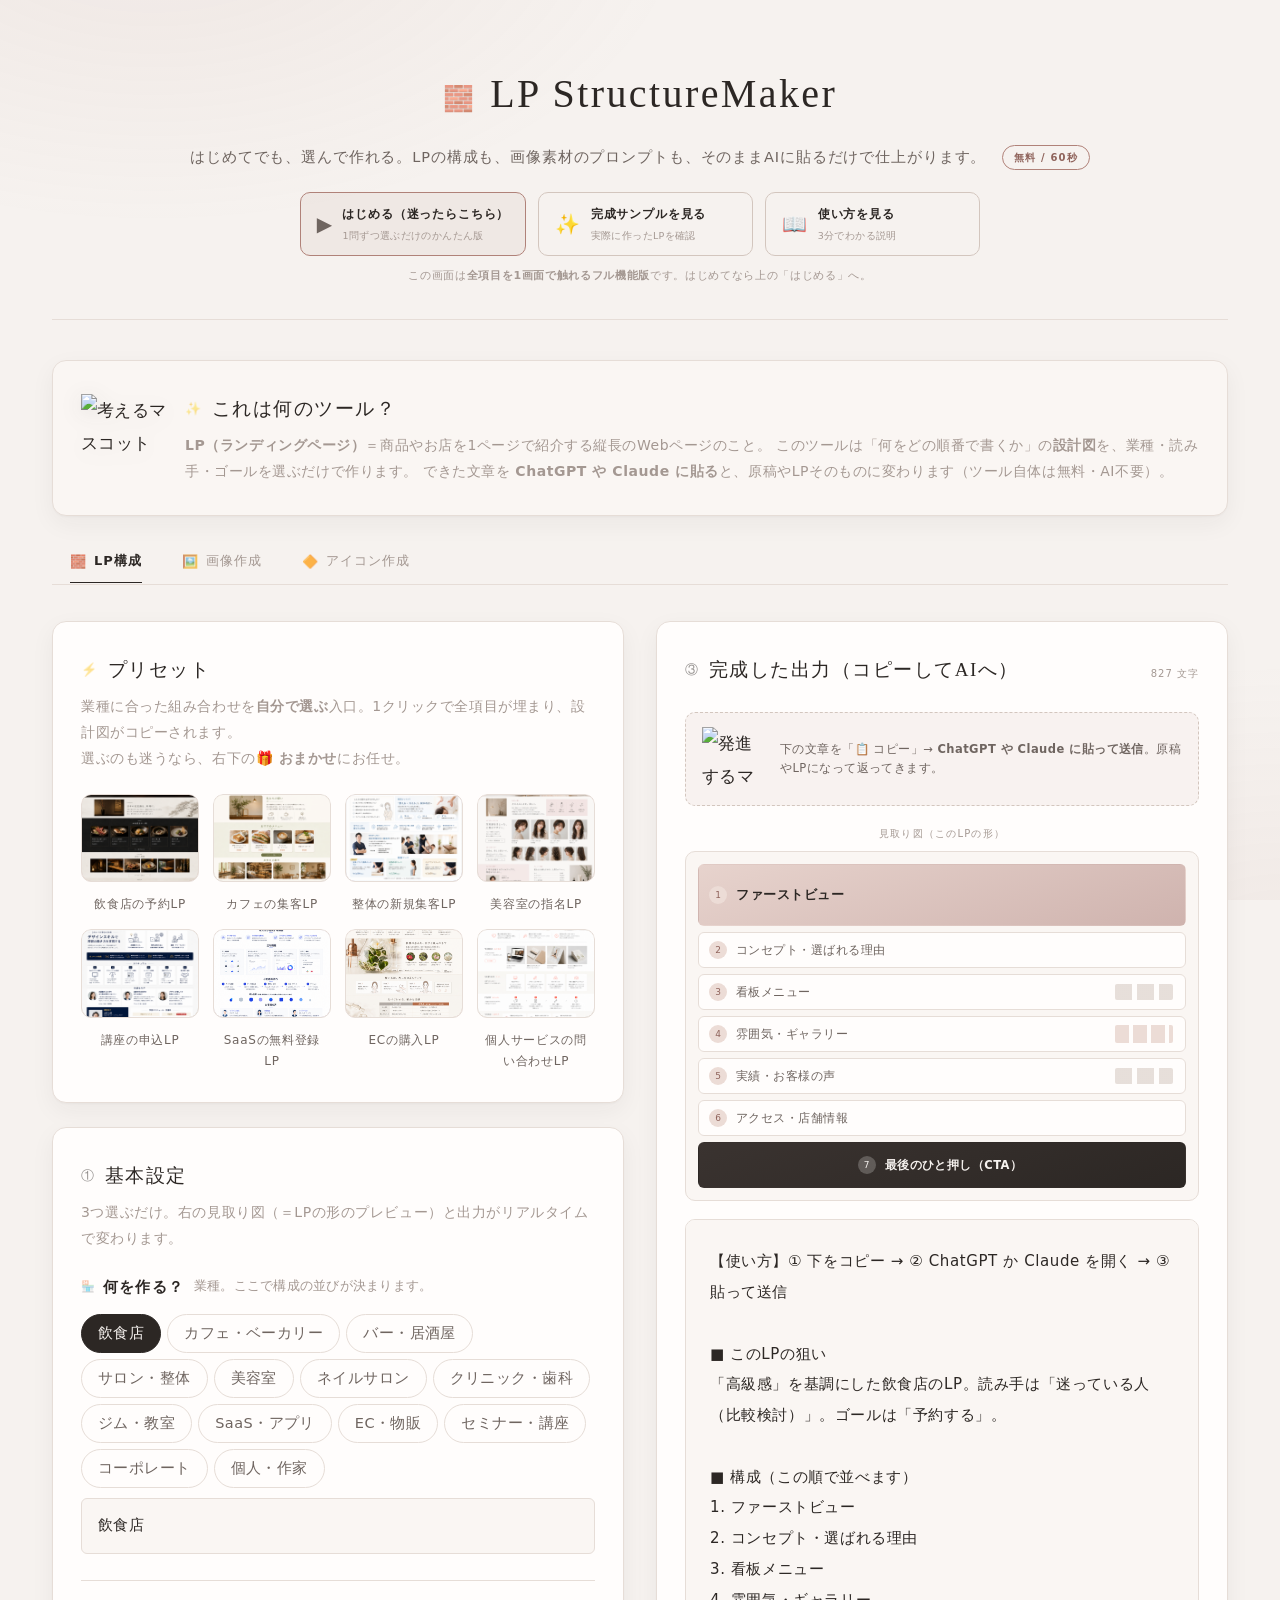
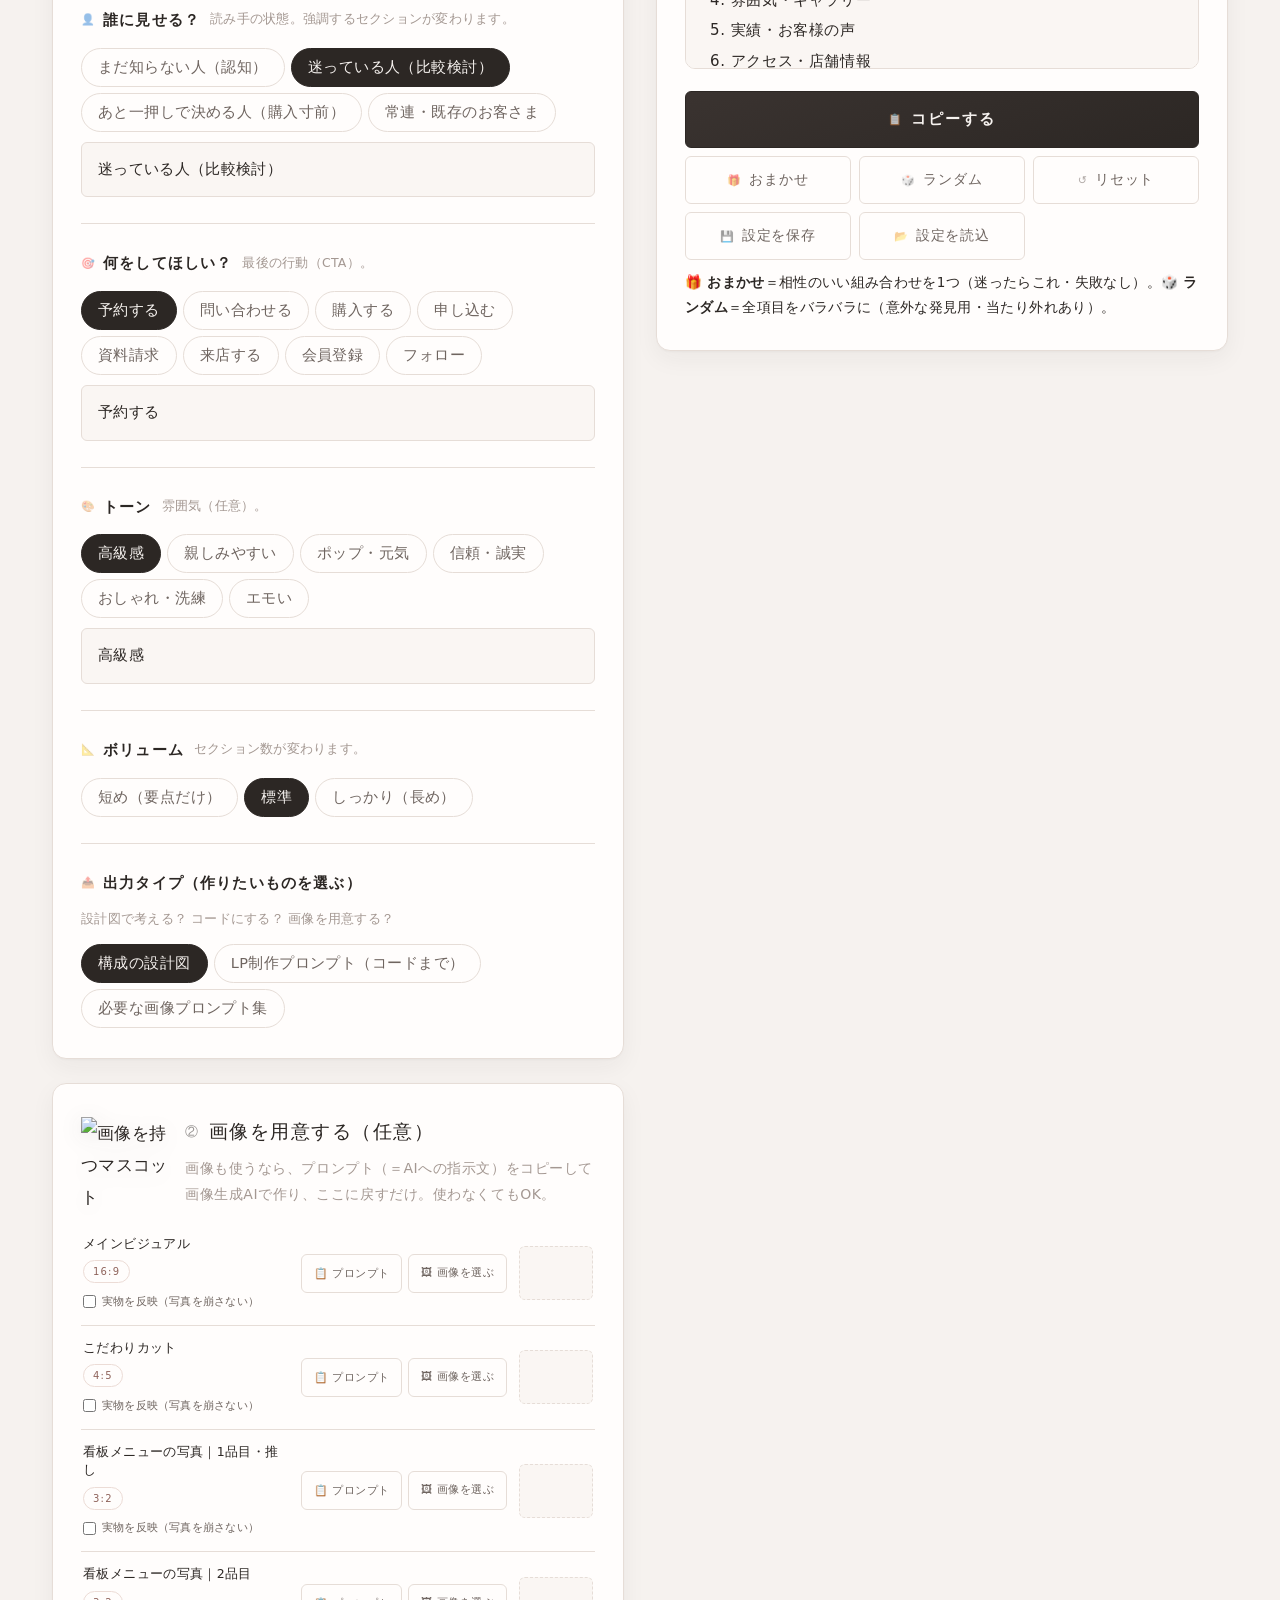
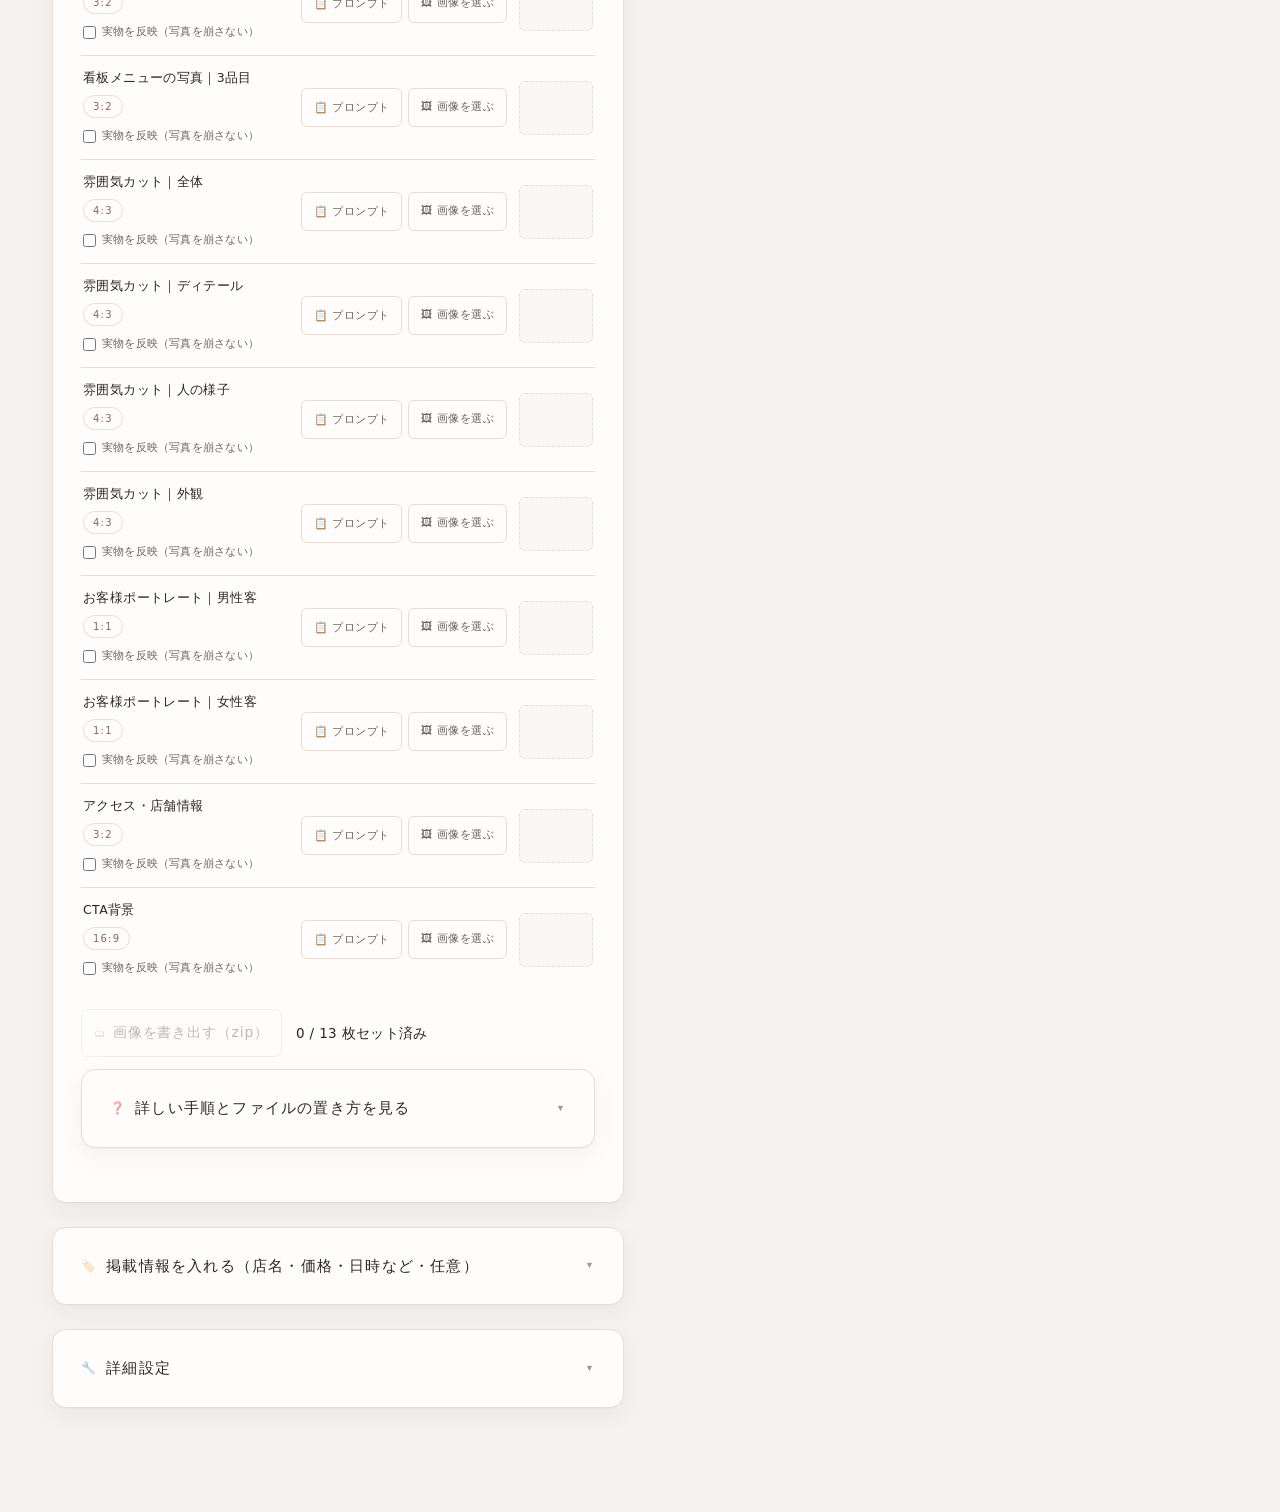
==== index.html @ d4f74fd4 "初心者向け: 『画像を用意する』を軽量化 — スロットとzipボタンは既定表示のまま、長い手順文とフォルダ説明を折りたたみに収納（任意なのに一番重い問題を解消）。v2の画像手順の用語も統一" ====
<!DOCTYPE html>
<html lang="ja">
  <head>
    <meta charset="UTF-8" />
    <meta name="viewport" content="width=device-width, initial-scale=1.0" />
    <title>LP StructureMaker ― はじめてでも、選んで作れる。</title>
    <meta name="description" content="はじめてでも、選んで作れる。業種・読み手・ゴールでLPの構成が、画像作成タブでは素材のプロンプトまで揃う。そのままAIに貼れば原稿もサイトも作れます。" />

    <link
      rel="icon"
      href="data:image/svg+xml,<svg xmlns='http://www.w3.org/2000/svg' viewBox='0 0 100 100'><text y='.9em' font-size='90'>🧱</text></svg>"
    />

    <link rel="stylesheet" href="css/style.css" />
  </head>

  <body>
    <div class="shell">
      <!-- ヘッダー -->
      <header class="header">
        <h1 class="header__title">
          <span class="header__logo">🧱</span>
          <span>LP StructureMaker</span>
        </h1>
        <p class="header__sub">
          はじめてでも、選んで作れる。LPの構成も、画像素材のプロンプトも、そのままAIに貼るだけで仕上がります。
          <span class="header__badge">無料 / 60秒</span>
        </p>
        <div class="header__links" aria-label="案内メニュー">
          <a class="header__action header__action--primary" href="v2/index.html">
            <span class="header__action-icon">▶</span>
            <span><b>はじめる（迷ったらこちら）</b><small>1問ずつ選ぶだけのかんたん版</small></span>
          </a>
          <a class="header__action" href="samples/index.html">
            <span class="header__action-icon">✨</span>
            <span><b>完成サンプルを見る</b><small>実際に作ったLPを確認</small></span>
          </a>
          <a class="header__action" href="tutorial.html" target="_blank" rel="noopener">
            <span class="header__action-icon">📖</span>
            <span><b>使い方を見る</b><small>3分でわかる説明</small></span>
          </a>
        </div>
        <p class="header__note">
          この画面は<b>全項目を1画面で触れるフル機能版</b>です。はじめてなら上の「はじめる」へ。
        </p>
      </header>

      <!-- これは何？：直接来た人向けの常設イントロ（マスコットが案内） -->
      <div class="card card--intro">
        <div class="mascot-note">
          <img class="mascot-note__img" src="assets/mascot/mascot-think.webp" alt="考えるマスコット" />
          <div class="mascot-note__body">
            <h2 class="card__title"><span>✨</span><span>これは何のツール？</span></h2>
            <p class="card__desc">
              <b>LP（ランディングページ）</b>＝商品やお店を1ページで紹介する縦長のWebページのこと。
              このツールは「何をどの順番で書くか」の<b>設計図</b>を、業種・読み手・ゴールを選ぶだけで作ります。
              できた文章を <b>ChatGPT や Claude に貼る</b>と、原稿やLPそのものに変わります（ツール自体は無料・AI不要）。
            </p>
          </div>
        </div>
      </div>

      <!-- タブ（PromptMaker シリーズ。app.js が自動生成） -->
      <nav class="tabs" id="tabs" aria-label="PromptMaker シリーズ"></nav>

      <!-- 本体：左「設定」／右「見取り図＋設計図」 -->
      <main class="layout">
        <!-- 左：設定 -->
        <section class="column column--form" id="form">
          <!-- プリセット -->
          <div class="card">
            <h2 class="card__title"><span>⚡</span><span>プリセット</span></h2>
            <p class="card__desc">
              業種に合った組み合わせを<b>自分で選ぶ</b>入口。1クリックで全項目が埋まり、設計図がコピーされます。<br>
              選ぶのも迷うなら、右下の<b>🎁 おまかせ</b>にお任せ。
            </p>
            <div class="presets" id="presets"></div>
          </div>

          <!-- 保存済みプリセット（0件のとき hidden） -->
          <div class="card" id="userPresetSection" hidden>
            <h2 class="card__title"><span>⭐</span><span>保存した設定</span></h2>
            <p class="card__desc">このブラウザに保存されています。</p>
            <div class="presets" id="userPresets"></div>
          </div>

          <!-- ステップ①：基本設定 -->
          <div class="card">
            <h2 class="card__title"><span>①</span><span>基本設定</span></h2>
            <p class="card__desc">3つ選ぶだけ。右の見取り図（＝LPの形のプレビュー）と出力がリアルタイムで変わります。</p>
            <div id="basicFields"></div>
          </div>

          <!-- ステップ②：画像を用意する（template が imageSlots を持つときだけ表示） -->
          <div class="card" id="imageCard" hidden>
            <div class="mascot-note" style="margin-bottom:14px">
              <img class="mascot-note__img" src="assets/mascot/mascot-image.webp" alt="画像を持つマスコット" />
              <div class="mascot-note__body">
                <h2 class="card__title"><span>②</span><span>画像を用意する（任意）</span></h2>
                <p class="card__desc" style="margin-bottom:0">画像も使うなら、プロンプト（＝AIへの指示文）をコピーして画像生成AIで作り、ここに戻すだけ。使わなくてもOK。</p>
              </div>
            </div>
            <div id="imageSlots"></div>
            <div class="imgcard-foot">
              <button class="btn" id="imageZip" type="button"><span>🗂</span><span>画像を書き出す（zip）</span></button>
              <span class="note" id="imageCount"></span>
            </div>
            <details class="advanced" style="margin-top:12px">
              <summary class="advanced__summary">
                <span>❓</span>
                <span>詳しい手順とファイルの置き方を見る</span>
                <span class="advanced__arrow">▼</span>
              </summary>
              <div class="advanced__body">
                <p class="card__desc">
                  <b>①</b>各スロットの「📋 プロンプト」をコピー →
                  <b>②</b>画像生成AI（Image 2.0 / Midjourney など）で作成 →
                  <b>③</b>できた画像を「🖼 画像を選ぶ」でここにセット（自動的に<b>軽い画像（WebP）</b>に変換されます。アニメーションGIFはそのまま）→
                  <b>④</b>上の「画像を書き出す」で、まとめて<b>1つのファイル（ZIP）</b>に。
                  LP作成のときは、③のコード指示書にファイル名が自動で組み込まれます。
                </p>
                <p class="note">
                  書き出した zip を展開すると <b>images</b> フォルダができます。LP作成の場合は、AIが作った index.html と
                  同じ場所にそのフォルダを置けば完成。画像作成など他のツールの場合は、そのまま素材フォルダとして使ってください。
                  フォルダやGitHubリポジトリを事前に用意しておく方法は
                  <a href="v2/index.html">新しいステップ版の最初の画面</a>を参照。
                </p>
              </div>
            </details>
          </div>

          <!-- 掲載情報（折りたたみ） -->
          <details class="advanced">
            <summary class="advanced__summary">
              <span>🏷️</span>
              <span>掲載情報を入れる（店名・価格・日時など・任意）</span>
              <span class="advanced__arrow">▼</span>
            </summary>
            <div class="advanced__body" id="infoFields"></div>
          </details>

          <!-- 詳細設定（折りたたみ） -->
          <details class="advanced">
            <summary class="advanced__summary">
              <span>🔧</span>
              <span>詳細設定</span>
              <span class="advanced__arrow">▼</span>
            </summary>
            <div class="advanced__body" id="advancedFields"></div>
          </details>
        </section>

        <!-- 右：見取り図＋設計図 -->
        <section class="column column--output">
          <div class="card">
            <div class="output-head">
              <h2 class="card__title"><span>③</span><span>完成した出力（コピーしてAIへ）</span></h2>
              <span class="output-count" id="charCount">0 文字</span>
            </div>

            <!-- 貼る先の案内（マスコット） -->
            <div class="mascot-hint">
              <img class="mascot-hint__img" src="assets/mascot/mascot-launch.webp" alt="発進するマスコット" />
              <p class="mascot-hint__text">
                下の文章を「📋 コピー」→ <b>ChatGPT や Claude に貼って送信</b>。原稿やLPになって返ってきます。
              </p>
            </div>

            <!-- 仕上がり例（プリセット適用中＆画像があるときだけ表示） -->
            <figure class="sample" id="sample" hidden>
              <img class="sample__img" id="sampleImage" alt="" />
              <figcaption class="sample__caption" id="sampleCaption"></figcaption>
            </figure>

            <!-- 見取り図（積み木ワイヤーフレーム。CSSだけ・画像不要）
                 wireframe() を持たないテンプレート（画像作成など）では app.js が自動で隠す -->
            <div class="wf-wrap" id="wfWrap">
              <div class="wf-wrap__label">見取り図（このLPの形）</div>
              <div class="wf" id="wireframe"></div>
            </div>

            <!-- そのまま ChatGPT / Claude に貼れる本文 -->
            <pre class="output" id="output"></pre>

            <div class="actions">
              <button class="btn btn--primary" id="btnCopy" type="button">
                <span>📋</span><span>コピーする</span>
              </button>
              <button class="btn btn--accent" id="btnOmakase" type="button" title="相性のいいプリセットを1つ自動で選びます。必ずまとまった組み合わせになり、失敗しません。">
                <span>🎁</span><span>おまかせ</span>
              </button>
              <button class="btn btn--accent" id="btnRandom" type="button" title="各項目をバラバラにシャッフルします。意外な組み合わせが出ますが当たり外れがあります（発想を広げたいとき用）。">
                <span>🎲</span><span>ランダム</span>
              </button>
              <button class="btn" id="btnReset" type="button">
                <span>↺</span><span>リセット</span>
              </button>
              <button class="btn" id="btnSave" type="button">
                <span>💾</span><span>設定を保存</span>
              </button>
              <button class="btn" id="btnLoad" type="button">
                <span>📂</span><span>設定を読込</span>
              </button>
            </div>
            <p class="note" style="margin-top:10px">
              <b>🎁 おまかせ</b>＝相性のいい組み合わせを1つ（迷ったらこれ・失敗なし）。<b>🎲 ランダム</b>＝全項目をバラバラに（意外な発見用・当たり外れあり）。
            </p>
          </div>
        </section>
      </main>
    </div>

    <!-- プリセット詳細モーダル -->
    <div class="modal" id="detail" role="dialog" aria-modal="true" aria-labelledby="detailTitle" hidden>
      <div class="modal__panel">
        <button class="modal__close" id="detailClose" type="button" aria-label="閉じる">✕</button>
        <figure class="modal__media">
          <img class="modal__img" id="detailImage" alt="" />
          <figcaption class="modal__caption">仕上がり例</figcaption>
        </figure>
        <div class="modal__body">
          <h3 class="modal__title" id="detailTitle"></h3>
          <p class="modal__desc" id="detailDesc"></p>
          <div class="modal__block" id="detailUsesBlock">
            <h4 class="modal__h4">こんなときに</h4>
            <ul class="modal__uses" id="detailUses"></ul>
          </div>
          <div class="modal__block">
            <h4 class="modal__h4">埋まる主な設定</h4>
            <dl class="modal__specs" id="detailSpecs"></dl>
          </div>
          <div class="modal__actions">
            <button class="btn btn--primary" id="detailApplyCopy" type="button">
              <span>📋</span><span>この設定でコピー</span>
            </button>
            <button class="btn" id="detailApply" type="button">
              <span>✎</span><span>適用だけ（編集する）</span>
            </button>
          </div>
        </div>
      </div>
    </div>

    <div class="toast" id="toast" role="status" aria-live="polite"></div>

    <!-- スクリプト（file:// で直接開けるよう module は使わない） -->
    <script src="js/core.js"></script>
    <script src="js/template.lp.js"></script>
    <script src="js/template.visual.js"></script>
    <script src="js/template.icon.js"></script>
    <script src="js/imageWorkflow.js"></script>
    <script src="js/app.js"></script>
  </body>
</html>
---- css/style.css ----
/* =========================================================================
 * style.css
 * Poster PromptMaker
 * -------------------------------------------------------------------------
 * デザインの方針
 *   「AIツール」ではなく「雑誌の誌面」に見せる。
 *
 *   - 明るい暖色のアイボリー地。発光やネオンは使わない。
 *   - 色数は 2 つだけ（チャコール＝主役 / ローズトープ＝差し色）。
 *     グラデーションは面ではなく“ごく薄い層”としてしか使わない。
 *   - 見出しは明朝体。余白を広く、罫線は 1px のヘアラインで。
 *   - 影は「浮かせる」ためではなく「紙を置いた」ことを示す程度に留める。
 *
 * 実装の方針
 *   - 色・角丸・影・アニメ速度はすべて :root に集約。ここだけで着せ替えできる。
 *   - フォントは OS 標準のみ。file:// でも欠けないようにする。
 *   - BEM ゆるめの命名（block__element / block--modifier / is-state）。
 * ========================================================================= */

/* =========================================================================
 * 1. デザイントークン
 * ========================================================================= */

:root {
  /* --- 地の色：紙。わずかに赤みを含ませて冷たくしない ------------------ */
  --paper: #f6f2ef;
  --paper-deep: #ede6e1;
  --surface: #fffdfc;
  --surface-tint: #faf6f3;

  /* --- 文字：真っ黒にせず、焦げ茶に寄せたチャコール -------------------- */
  --ink: #2c2724;
  --ink-soft: #6f6560;
  --ink-faint: #a49892;

  /* --- 差し色：ローズトープ（くすんだ赤み。甘くなりすぎない） ---------- */
  --rose: #b08279;
  --rose-deep: #8f635b;
  --rose-mist: #ecdcd6;
  --rose-veil: rgba(176, 130, 121, 0.09);

  /* --- 罫線：線は必ず 1px。太らせない -------------------------------- */
  --line: #e6ddd7;
  --line-strong: #d3c6be;

  /* --- 面：グラデーションはこの2つだけに閉じ込める -------------------- */
  --wash-rose: linear-gradient(160deg, #e7d3cd, #cfb3ae);
  --wash-ink: linear-gradient(160deg, #3a3330, #2c2724);

  /* --- 角丸：小さめ。丸すぎると子供っぽくなる ------------------------ */
  --radius-lg: 14px;
  --radius-md: 10px;
  --radius-sm: 6px;
  --radius-pill: 999px;

  /* --- 影：紙が机に落とす影の強さまで ------------------------------- */
  --shadow-card: 0 1px 2px rgba(44, 39, 36, 0.03), 0 8px 24px rgba(44, 39, 36, 0.05);
  --shadow-lift: 0 4px 16px rgba(44, 39, 36, 0.1);
  --shadow-deep: 0 24px 60px rgba(44, 39, 36, 0.22);

  /* --- 書体 ---------------------------------------------------------- */
  /* 見出し用の明朝。日本語で一気に大人びる */
  --font-serif: "Yu Mincho", "YuMincho", "Hiragino Mincho ProN", "Noto Serif JP", "Georgia", serif;
  /* 本文用のゴシック */
  --font-sans: "Yu Gothic", "Hiragino Sans", "Noto Sans JP", "Segoe UI", system-ui, sans-serif;

  /* --- アニメーション：速く、短く。派手に跳ねさせない ---------------- */
  --ease: cubic-bezier(0.32, 0.72, 0, 1);
  --fast: 0.18s;
  --slow: 0.42s;
}

/* =========================================================================
 * 1b. タブ（テンプレート）ごとのテーマ色
 * -------------------------------------------------------------------------
 * app.js が `.shell` に data-active-template="lp|visual|icon" を張るだけで、
 * ここで --rose 系トークンを上書きする。既存のスタイルは全部 --rose 経由で
 * 書かれているので、新しいCSSを1行も足さずに「タブごとに差し色が変わる」
 * 体験だけが手に入る。LP作成（既定値）は :root のローズのまま何も上書きしない。
 * ========================================================================= */

.shell[data-active-template="visual"] {
  --rose: #6b83a0;
  --rose-deep: #52657d;
  --rose-mist: #dbe3ea;
  --rose-veil: rgba(107, 131, 160, 0.09);
  --wash-rose: linear-gradient(160deg, #d7e2ec, #a9c0d6);
}

.shell[data-active-template="icon"] {
  --rose: #7c8f6a;
  --rose-deep: #5f6f50;
  --rose-mist: #e2e6da;
  --rose-veil: rgba(124, 143, 106, 0.09);
  --wash-rose: linear-gradient(160deg, #dfe6d5, #b9c7a4);
}

/* =========================================================================
 * 2. ベース
 * ========================================================================= */

* {
  box-sizing: border-box;
  margin: 0;
  padding: 0;
}

body {
  min-height: 100vh;
  background: var(--paper);
  color: var(--ink);
  font-family: var(--font-sans);
  font-size: 15px;
  line-height: 1.8;
  letter-spacing: 0.02em;
  -webkit-font-smoothing: antialiased;
}

/*
 * 背景の“にじみ”。前デザインのオーロラを、
 * ほとんど気づかない程度の血色に落とす。動かさない。
 */
body::before {
  content: "";
  position: fixed;
  inset: 0;
  z-index: -1;
  background:
    radial-gradient(60vw 50vh at 12% -10%, var(--rose-veil), transparent 70%),
    radial-gradient(50vw 45vh at 100% 105%, rgba(176, 130, 121, 0.07), transparent 70%);
  pointer-events: none;
}

@media (prefers-reduced-motion: reduce) {
  * {
    animation: none !important;
    transition: none !important;
  }
}

button,
input,
textarea {
  font-family: inherit;
  font-size: inherit;
  color: inherit;
  letter-spacing: inherit;
}

button {
  cursor: pointer;
  border: none;
  background: none;
}

:focus-visible {
  outline: 1px solid var(--rose);
  outline-offset: 3px;
}

/* =========================================================================
 * 3. レイアウト
 * ========================================================================= */

.shell {
  max-width: 1240px;
  margin: 0 auto;
  padding: 56px 32px 80px;
}

.layout {
  display: grid;
  grid-template-columns: minmax(0, 1fr) minmax(0, 1fr);
  gap: 32px;
  align-items: start;
}

.column--output {
  position: sticky;
  top: 32px;
}

/* =========================================================================
 * 4. ヘッダー
 * ========================================================================= */

.header {
  margin-bottom: 40px;
  padding-bottom: 32px;
  border-bottom: 1px solid var(--line);
  text-align: center;
}

.header__title {
  display: inline-flex;
  align-items: baseline;
  gap: 14px;
  color: var(--ink);
  font-family: var(--font-serif);
  font-size: clamp(26px, 3.4vw, 40px);
  font-weight: 400; /* 明朝は太らせない */
  letter-spacing: 0.06em;
}

.header__logo {
  font-size: 0.62em;
  opacity: 0.55;
}

.header__sub {
  margin-top: 12px;
  color: var(--ink-soft);
  font-size: 13px;
  letter-spacing: 0.06em;
}

/* 「60秒」バッジ。塗らずに罫線だけで見せる */
.header__badge {
  display: inline-block;
  margin-left: 10px;
  padding: 2px 11px;
  border: 1px solid var(--rose);
  border-radius: var(--radius-pill);
  color: var(--rose-deep);
  font-size: 10px;
  font-weight: 600;
  letter-spacing: 0.12em;
  vertical-align: 1px;
}

/* =========================================================================
 * 5. タブ（PromptMaker シリーズ）
 * -------------------------------------------------------------------------
 * ピル型をやめ、下線で選択を示す。誌面の目次のように。
 * ========================================================================= */

.tabs {
  display: flex;
  gap: 4px;
  margin-bottom: 36px;
  padding-bottom: 2px;
  overflow-x: auto;
  border-bottom: 1px solid var(--line);
  scrollbar-width: none;
}

.tabs::-webkit-scrollbar {
  display: none;
}

.tab {
  position: relative;
  display: flex;
  flex-shrink: 0;
  align-items: center;
  gap: 7px;
  padding: 12px 18px;
  color: var(--ink-faint);
  font-size: 13px;
  letter-spacing: 0.08em;
  transition: color var(--fast) var(--ease);
}

/* 下線は擬似要素で。幅0→100% に伸ばす */
.tab::after {
  content: "";
  position: absolute;
  right: 18px;
  bottom: -1px;
  left: 18px;
  height: 1px;
  background: var(--ink);
  transform: scaleX(0);
  transition: transform var(--slow) var(--ease);
}

.tab:not(.is-disabled) {
  cursor: pointer;
}

.tab:hover:not(.is-disabled) {
  color: var(--ink);
}

.tab.is-active {
  color: var(--ink);
  font-weight: 600;
}

.tab.is-active::after {
  transform: scaleX(1);
}

.tab.is-disabled {
  cursor: not-allowed;
  opacity: 0.32;
}

.tab-icon {
  font-size: 13px;
  opacity: 0.7;
}

.tab-badge {
  font-size: 9px;
  letter-spacing: 0.1em;
}

/* =========================================================================
 * 6. カード
 * ========================================================================= */

.card {
  margin-bottom: 24px;
  padding: 30px 28px;
  border: 1px solid var(--line);
  border-radius: var(--radius-lg);
  background: var(--surface);
  box-shadow: var(--shadow-card);
}

.card__title {
  display: flex;
  align-items: center;
  gap: 9px;
  margin-bottom: 6px;
  font-family: var(--font-serif);
  font-size: 17px;
  font-weight: 400;
  letter-spacing: 0.08em;
}

/* 見出しの絵文字は主張させない */
.card__title > span:first-child {
  font-size: 13px;
  opacity: 0.5;
}

.card__desc {
  margin-bottom: 22px;
  color: var(--ink-faint);
  font-size: 11.5px;
  line-height: 1.7;
  letter-spacing: 0.04em;
}

/* 保存プリセット読込時の合図。光らせず、縁を一度だけ差す */
.is-flash {
  animation: flash var(--slow) var(--ease) 2;
}

@keyframes flash {
  50% {
    border-color: var(--rose);
  }
}

/* =========================================================================
 * 7. プリセット
 * ========================================================================= */

.presets {
  display: flex;
  flex-wrap: wrap;
  gap: 8px;
}

/* --- 内蔵プリセット：サムネイル付きカードのグリッド ------------------- */

#presets {
  display: grid;
  grid-template-columns: repeat(auto-fill, minmax(116px, 1fr));
  gap: 14px;
}

.preset-card {
  position: relative;
  overflow: hidden;
  border-radius: var(--radius-md);
  background: transparent;
  transition: transform var(--slow) var(--ease);
}

.preset-card:hover {
  transform: translateY(-2px);
}

/* サムネイル領域：画像の有無にかかわらず 4:3 を保つ */
.preset-card__thumb {
  position: relative;
  aspect-ratio: 4 / 3;
  overflow: hidden;
  border: 1px solid var(--line);
  border-radius: var(--radius-md);
  background: var(--surface-tint);
  transition: border-color var(--fast) var(--ease), box-shadow var(--slow) var(--ease);
}

.preset-card:hover .preset-card__thumb {
  border-color: var(--line-strong);
  box-shadow: var(--shadow-lift);
}

/* 画像が読めなかったときの土台。くすんだ薔薇のウォッシュ */
.preset-card__fallback {
  position: absolute;
  inset: 0;
  display: flex;
  align-items: center;
  justify-content: center;
  background: var(--wash-rose);
}

/*
 * プレースホルダが14枚並ぶと単調なので、3種のウォッシュを巡回させる。
 * どれも彩度を落とした同系色なので、混ざっても散らからない。
 * （画像を置いたカードでは覆い隠されるため見えなくなる）
 */
.preset-card:nth-child(3n + 2) .preset-card__fallback {
  background: linear-gradient(160deg, #e2dbd3, #c6bab0); /* グレージュ */
}

.preset-card:nth-child(3n + 3) .preset-card__fallback {
  background: linear-gradient(160deg, #ded3d8, #bda9b3); /* モーヴ */
}

.preset-card__emoji {
  font-size: 26px;
  opacity: 0.75;
  filter: saturate(0.55);
}

.preset-card__img {
  position: absolute;
  inset: 0;
  width: 100%;
  height: 100%;
  object-fit: cover;
  opacity: 0;
  transition: opacity var(--slow) var(--ease), transform 0.6s var(--ease);
}

.preset-card__thumb.has-image .preset-card__img {
  opacity: 1;
}

.preset-card:hover .preset-card__thumb.has-image .preset-card__img {
  transform: scale(1.04);
}

/* 拡大ボタン。画像が読めたときだけ hidden が外れる */
.preset-card__zoom {
  position: absolute;
  top: 8px;
  right: 8px;
  z-index: 1;
  display: flex;
  align-items: center;
  justify-content: center;
  width: 26px;
  height: 26px;
  border-radius: 50%;
  background: rgba(255, 253, 252, 0.9);
  box-shadow: var(--shadow-lift);
  font-size: 11px;
  opacity: 0;
  transition: opacity var(--fast) var(--ease), background var(--fast) var(--ease);
}

.preset-card:hover .preset-card__zoom,
.preset-card__zoom:focus-visible {
  opacity: 1;
}

.preset-card__zoom:hover {
  background: var(--surface);
}

/* カード本体＝プリセット適用ボタン */
.preset-card__apply {
  display: block;
  width: 100%;
  padding: 10px 4px 2px;
  text-align: center;
}

.preset-card__name {
  color: var(--ink-soft);
  font-size: 12px;
  letter-spacing: 0.06em;
  transition: color var(--fast) var(--ease);
}

.preset-card:hover .preset-card__name {
  color: var(--ink);
}

/* --- 保存プリセット：ピル型のまま ------------------------------------- */

.preset {
  display: flex;
  align-items: center;
  gap: 7px;
  padding: 8px 15px;
  border: 1px solid var(--line);
  border-radius: var(--radius-pill);
  background: var(--surface);
  color: var(--ink-soft);
  font-size: 12.5px;
  letter-spacing: 0.04em;
  transition: all var(--fast) var(--ease);
}

.preset:hover {
  border-color: var(--rose);
  color: var(--ink);
}

.preset-icon {
  font-size: 12px;
  opacity: 0.6;
}

.preset--user {
  padding: 0 4px 0 0;
  overflow: hidden;
}

.preset-load {
  display: flex;
  align-items: center;
  gap: 7px;
  padding: 8px 8px 8px 15px;
  border-radius: var(--radius-pill);
  font-size: 12.5px;
}

.preset-load:hover {
  color: var(--rose-deep);
}

.preset-delete {
  width: 22px;
  height: 22px;
  border-radius: 50%;
  color: var(--ink-faint);
  font-size: 14px;
  line-height: 1;
  transition: all var(--fast) var(--ease);
}

.preset-delete:hover {
  background: var(--rose-mist);
  color: var(--rose-deep);
}

/* =========================================================================
 * 8. フィールド
 * ========================================================================= */

.field + .field {
  margin-top: 26px;
  padding-top: 26px;
  border-top: 1px solid var(--line);
}

.field-header {
  display: flex;
  flex-wrap: wrap;
  align-items: baseline;
  gap: 10px;
  margin-bottom: 13px;
}

.field-label {
  display: inline-flex;
  align-items: center;
  gap: 7px;
  font-size: 13px;
  font-weight: 600;
  letter-spacing: 0.08em;
}

.field-icon {
  font-size: 11px;
  opacity: 0.45;
}

.field-hint {
  color: var(--ink-faint);
  font-size: 10.5px;
  letter-spacing: 0.02em;
}

.chips {
  display: flex;
  flex-wrap: wrap;
  gap: 6px;
}

.chip {
  padding: 7px 14px;
  border: 1px solid var(--line);
  border-radius: var(--radius-pill);
  background: var(--surface);
  color: var(--ink-soft);
  font-size: 12.5px;
  letter-spacing: 0.03em;
  transition: all var(--fast) var(--ease);
}

.chip:hover {
  border-color: var(--line-strong);
  background: var(--surface-tint);
  color: var(--ink);
}

/* 選択中はチャコールで塗りつぶす。差し色は使わず、黒で決める */
.chip.is-active {
  border-color: var(--ink);
  background: var(--ink);
  color: var(--paper);
}

.custom-input,
.textarea {
  width: 100%;
  margin-top: 10px;
  padding: 11px 14px;
  border: 1px solid var(--line);
  border-radius: var(--radius-sm);
  background: var(--surface-tint);
  font-size: 12.5px;
  transition: all var(--fast) var(--ease);
}

.textarea {
  margin-top: 0;
  line-height: 1.7;
  resize: vertical;
}

.custom-input::placeholder,
.textarea::placeholder {
  color: var(--ink-faint);
}

/* --- くり返し入力(商品・メニューなど、行を増減できる欄) --- */

.repeater__rows {
  display: flex;
  flex-direction: column;
  gap: 8px;
}

.repeater__row {
  display: flex;
  gap: 8px;
}

.repeater__input {
  flex: 1;
  min-width: 0;
  padding: 11px 14px;
  border: 1px solid var(--line);
  border-radius: var(--radius-sm);
  background: var(--surface-tint);
  color: var(--ink);
  font-size: 12.5px;
  font-family: var(--font-sans);
  transition: all var(--fast) var(--ease);
}

.repeater__input::placeholder {
  color: var(--ink-faint);
}

.repeater__input:focus {
  outline: none;
  border-color: var(--rose);
  background: var(--surface);
}

.repeater__remove {
  flex: 0 0 auto;
  width: 34px;
  border: 1px solid var(--line);
  border-radius: var(--radius-sm);
  background: var(--surface);
  color: var(--ink-faint);
  font-size: 14px;
  transition: all var(--fast) var(--ease);
}

.repeater__remove:hover:not(.is-disabled) {
  border-color: var(--rose);
  color: var(--rose-deep);
}

.repeater__remove.is-disabled {
  opacity: 0.35;
  cursor: default;
}

.repeater__add {
  margin-top: 10px;
  padding: 8px 16px;
  border: 1px dashed var(--line-strong);
  border-radius: var(--radius-pill);
  background: transparent;
  color: var(--ink-soft);
  font-size: 12px;
  letter-spacing: 0.04em;
  transition: all var(--fast) var(--ease);
}

.repeater__add:hover {
  border-color: var(--rose);
  color: var(--rose-deep);
  border-style: solid;
}

.custom-input:focus,
.textarea:focus {
  border-color: var(--rose);
  background: var(--surface);
  outline: none;
}

/* =========================================================================
 * 9. 詳細設定（折りたたみ）
 * ========================================================================= */

.advanced {
  margin-bottom: 24px;
  border: 1px solid var(--line);
  border-radius: var(--radius-lg);
  background: var(--surface);
  box-shadow: var(--shadow-card);
}

.advanced__summary {
  display: flex;
  align-items: center;
  gap: 9px;
  padding: 24px 28px;
  cursor: pointer;
  font-family: var(--font-serif);
  font-size: 15px;
  letter-spacing: 0.08em;
  list-style: none;
  user-select: none;
}

.advanced__summary::-webkit-details-marker {
  display: none;
}

.advanced__summary > span:first-child {
  font-size: 12px;
  opacity: 0.5;
}

.advanced__arrow {
  margin-left: auto;
  color: var(--ink-faint);
  font-size: 9px;
  transition: transform var(--slow) var(--ease);
}

.advanced[open] .advanced__arrow {
  transform: rotate(180deg);
}

.advanced__body {
  padding: 4px 28px 28px;
  border-top: 1px solid var(--line);
  animation: slideDown var(--slow) var(--ease);
}

/* 開いた直後は最初の .field の上罫線が二重になるので消す */
.advanced__body > .field:first-child {
  margin-top: 22px;
}

@keyframes slideDown {
  from {
    opacity: 0;
    transform: translateY(-6px);
  }
}

/* =========================================================================
 * 9b. 掲載情報の折りたたみ（文言カード内のサブ折りたたみ）
 * -------------------------------------------------------------------------
 * 「最短の道」を邪魔しないよう、既定は畳んでおく。開くと転記欄が現れる。
 * ========================================================================= */

.subfold {
  margin-top: 20px;
  border-top: 1px solid var(--line);
}

.subfold__summary {
  display: flex;
  align-items: center;
  gap: 9px;
  padding: 16px 2px 0;
  cursor: pointer;
  color: var(--ink-soft);
  font-size: 12.5px;
  letter-spacing: 0.04em;
  list-style: none;
  user-select: none;
  transition: color var(--fast) var(--ease);
}

.subfold__summary::-webkit-details-marker {
  display: none;
}

.subfold__summary:hover {
  color: var(--ink);
}

.subfold__summary > span:first-child {
  font-size: 12px;
  opacity: 0.6;
}

.subfold__arrow {
  margin-left: auto;
  color: var(--ink-faint);
  font-size: 8px;
  transition: transform var(--slow) var(--ease);
}

.subfold[open] .subfold__arrow {
  transform: rotate(180deg);
}

.subfold__desc {
  margin: 12px 0 4px;
  color: var(--ink-faint);
  font-size: 10.5px;
  line-height: 1.7;
  letter-spacing: 0.02em;
}

.subfold__body {
  animation: slideDown var(--slow) var(--ease);
}

/* 転記欄は数が多いので詰めて並べる。1行入力はコンパクトに */
.subfold__body > .field + .field {
  margin-top: 16px;
  padding-top: 16px;
}

.subfold__body .textarea {
  margin-top: 8px;
}

/* =========================================================================
 * 10. 仕上がり例
 * ========================================================================= */

.sample {
  margin-bottom: 18px;
  overflow: hidden;
  border: 1px solid var(--line);
  border-radius: var(--radius-md);
  background: var(--surface-tint);
  animation: slideDown var(--slow) var(--ease);
}

.sample[hidden] {
  display: none;
}

.sample__img {
  display: block;
  width: 100%;
  max-height: 230px;
  cursor: zoom-in;
  object-fit: cover;
}

.sample__caption {
  padding: 9px 12px;
  color: var(--ink-faint);
  font-size: 10.5px;
  letter-spacing: 0.06em;
  text-align: center;
}

/* =========================================================================
 * 11. 出力パネル
 * ========================================================================= */

.output-head {
  display: flex;
  align-items: center;
  justify-content: space-between;
  margin-bottom: 18px;
}

.output-count {
  color: var(--ink-faint);
  font-size: 10px;
  letter-spacing: 0.1em;
}

.output {
  max-height: min(50vh, 540px);
  padding: 24px 22px;
  overflow-y: auto;
  border: 1px solid var(--line);
  border-radius: var(--radius-md);
  background: var(--surface-tint);
  /* 等幅は硬いので、本文と同じゴシックを字間広めで組む */
  font-family: var(--font-sans);
  font-size: 12.5px;
  line-height: 2;
  letter-spacing: 0.04em;
  white-space: pre-wrap;
  word-break: break-word;
}

.output::-webkit-scrollbar {
  width: 6px;
}

.output::-webkit-scrollbar-thumb {
  border-radius: var(--radius-pill);
  background: var(--line-strong);
}

/* =========================================================================
 * 12. アクションボタン
 * ========================================================================= */

.actions {
  display: grid;
  grid-template-columns: repeat(3, 1fr);
  gap: 8px;
  margin-top: 22px;
}

.btn {
  display: flex;
  align-items: center;
  justify-content: center;
  gap: 7px;
  padding: 12px 10px;
  border: 1px solid var(--line);
  border-radius: var(--radius-sm);
  background: var(--surface);
  color: var(--ink-soft);
  font-size: 12px;
  letter-spacing: 0.06em;
  transition: all var(--fast) var(--ease);
}

.btn:hover {
  border-color: var(--line-strong);
  background: var(--surface-tint);
  color: var(--ink);
}

.btn:active {
  transform: scale(0.99);
}

/* ボタン内の絵文字は控えめに */
.btn > span:first-child {
  font-size: 11px;
  opacity: 0.55;
}

/* 主要アクション：唯一の塗りつぶし。インクの黒で置く */
.btn--primary {
  grid-column: 1 / -1;
  padding: 16px;
  border-color: var(--ink);
  background: var(--wash-ink);
  color: var(--paper);
  font-size: 13px;
  font-weight: 600;
  letter-spacing: 0.14em;
}

.btn--primary:hover {
  border-color: var(--rose-deep);
  background: var(--rose-deep);
  color: var(--paper);
}

.btn--primary > span:first-child {
  opacity: 0.7;
}

/* おまかせ / ランダム：ホバーで差し色をにじませる */
.btn--accent:hover {
  border-color: var(--rose);
  background: var(--rose-veil);
  color: var(--rose-deep);
}

/* =========================================================================
 * 13. プリセット詳細モーダル
 * ========================================================================= */

.modal {
  position: fixed;
  inset: 0;
  z-index: 200;
  display: flex;
  align-items: center;
  justify-content: center;
  padding: 32px;
  background: rgba(44, 39, 36, 0.78);
  animation: fadeIn var(--fast) var(--ease);
}

.modal[hidden] {
  display: none;
}

@keyframes fadeIn {
  from {
    opacity: 0;
  }
}

/* 見本（左）＋説明（右）の2枚組。狭い画面では縦積み */
.modal__panel {
  position: relative;
  display: grid;
  grid-template-columns: minmax(0, 1fr) minmax(0, 1.05fr);
  gap: 0;
  width: min(860px, 100%);
  max-height: 86vh;
  overflow: hidden;
  border-radius: var(--radius-lg);
  background: var(--surface);
  box-shadow: var(--shadow-deep);
  animation: slideDown var(--slow) var(--ease);
}

.modal__media {
  margin: 0;
  background: var(--surface-tint);
}

.modal__img {
  display: block;
  width: 100%;
  height: 100%;
  max-height: 86vh;
  object-fit: cover;
}

.modal__caption {
  display: none; /* 画像内に説明があるので通常は隠す。SR向けに残す */
}

.modal__body {
  padding: 32px 30px;
  overflow-y: auto;
}

.modal__title {
  margin-bottom: 10px;
  font-family: var(--font-serif);
  font-size: 22px;
  font-weight: 400;
  letter-spacing: 0.06em;
}

.modal__desc {
  margin-bottom: 22px;
  color: var(--ink-soft);
  font-size: 13px;
  line-height: 1.9;
}

.modal__block {
  margin-bottom: 20px;
}

.modal__block[hidden] {
  display: none;
}

.modal__h4 {
  margin-bottom: 10px;
  color: var(--ink-faint);
  font-size: 10.5px;
  font-weight: 600;
  letter-spacing: 0.14em;
}

.modal__uses {
  list-style: none;
}

.modal__uses li {
  position: relative;
  padding-left: 18px;
  margin-bottom: 6px;
  font-size: 12.5px;
  letter-spacing: 0.03em;
}

.modal__uses li::before {
  content: "";
  position: absolute;
  top: 0.65em;
  left: 2px;
  width: 5px;
  height: 5px;
  border-radius: 50%;
  background: var(--rose);
}

.modal__specs {
  display: grid;
  grid-template-columns: auto 1fr;
  gap: 6px 14px;
  font-size: 12.5px;
}

.modal__specs dt {
  color: var(--ink-faint);
  letter-spacing: 0.06em;
  white-space: nowrap;
}

.modal__specs dd {
  color: var(--ink);
  word-break: break-word;
}

.modal__actions {
  display: grid;
  gap: 8px;
  margin-top: 26px;
}

.modal__close {
  position: absolute;
  top: 12px;
  right: 12px;
  z-index: 1;
  display: flex;
  align-items: center;
  justify-content: center;
  width: 34px;
  height: 34px;
  border-radius: 50%;
  background: rgba(255, 253, 252, 0.92);
  box-shadow: var(--shadow-lift);
  color: var(--ink);
  font-size: 13px;
  transition: transform var(--slow) var(--ease);
}

.modal__close:hover {
  transform: rotate(90deg);
}

@media (max-width: 680px) {
  .modal {
    padding: 16px;
  }

  .modal__panel {
    grid-template-columns: 1fr;
    max-height: 90vh;
    overflow-y: auto;
  }

  .modal__img {
    max-height: 38vh;
  }
}

/* =========================================================================
 * 14. トースト
 * ========================================================================= */

.toast {
  position: fixed;
  bottom: 32px;
  left: 50%;
  z-index: 300;
  padding: 13px 26px;
  border-radius: var(--radius-pill);
  background: var(--ink);
  box-shadow: var(--shadow-deep);
  color: var(--paper);
  font-size: 12px;
  letter-spacing: 0.08em;
  opacity: 0;
  transform: translate(-50%, 12px);
  transition: all var(--slow) var(--ease);
  pointer-events: none;
}

.toast.is-visible {
  opacity: 1;
  transform: translate(-50%, 0);
}

/* =========================================================================
 * 15. レスポンシブ
 * ========================================================================= */

@media (max-width: 960px) {
  .shell {
    padding: 36px 18px 56px;
  }

  .layout {
    grid-template-columns: 1fr;
    gap: 0;
  }

  /* 1カラムでは sticky を解除しないと出力が画面を占有する */
  .column--output {
    position: static;
  }

  .header {
    margin-bottom: 28px;
    padding-bottom: 24px;
  }

  .card {
    padding: 24px 20px;
  }

  .advanced__summary {
    padding: 20px;
  }

  .advanced__body {
    padding: 4px 20px 20px;
  }

  .output {
    max-height: 42vh;
  }
}

@media (max-width: 480px) {
  .actions {
    grid-template-columns: repeat(2, 1fr);
  }

  #presets {
    grid-template-columns: repeat(auto-fill, minmax(96px, 1fr));
    gap: 10px;
  }
}

/* =========================================================================
 * 16. ヘッダーのガイド導線
 * ========================================================================= */

.header__links {
  display: flex;
  justify-content: center;
  gap: 12px;
  margin-top: 20px;
}

.header__action {
  display: inline-flex;
  align-items: center;
  gap: 10px;
  min-width: 215px;
  padding: 10px 16px;
  border: 1px solid var(--line-strong);
  border-radius: 10px;
  background: var(--paper);
  color: var(--ink-soft);
  text-align: left;
  text-decoration: none;
  transition: all var(--fast) var(--ease);
}

.header__action-icon {
  font-size: 20px;
  line-height: 1;
}

.header__action b,
.header__action small {
  display: block;
}

.header__action b {
  color: var(--ink);
  font-size: 12px;
  letter-spacing: 0.07em;
}

.header__action small {
  margin-top: 2px;
  color: var(--ink-faint);
  font-size: 9.5px;
  letter-spacing: 0.04em;
}

.header__action--primary {
  border-color: var(--rose);
  background: var(--rose-veil);
}

.header__action:hover {
  transform: translateY(-2px);
  border-color: var(--rose);
  background: var(--rose-veil);
  box-shadow: 0 8px 20px rgba(114, 79, 76, 0.08);
}

@media (max-width: 560px) {
  .header__links {
    flex-direction: column;
    align-items: stretch;
  }

  .header__action {
    justify-content: center;
    width: 100%;
  }
}

/* =========================================================================
 * 17. 使い方ガイド（tutorial.html）
 * ========================================================================= */

.shell--guide {
  max-width: 860px;
}

/* 戻る導線 */
.guide-back {
  display: inline-block;
  margin-bottom: 20px;
  color: var(--ink-soft);
  font-size: 12px;
  letter-spacing: 0.06em;
  text-decoration: none;
  transition: color var(--fast) var(--ease);
}

.guide-back:hover {
  color: var(--rose-deep);
}

.guide-lead {
  font-size: 14px;
  line-height: 1.95;
  letter-spacing: 0.02em;
}

.guide-note {
  margin-top: 14px;
  padding: 14px 16px;
  border-left: 2px solid var(--line-strong);
  background: var(--surface-tint);
  border-radius: var(--radius-sm);
  color: var(--ink-soft);
  font-size: 12px;
  line-height: 1.85;
}

.guide-tip {
  margin-top: 20px;
  padding: 14px 16px;
  border: 1px solid var(--rose-mist);
  background: var(--rose-veil);
  border-radius: var(--radius-md);
  font-size: 12.5px;
  line-height: 1.85;
}

/* ステップ（最短の道） */
.steps {
  display: grid;
  grid-template-columns: repeat(3, 1fr);
  gap: 14px;
  margin: 8px 0 4px;
  list-style: none;
}

.step {
  padding: 22px 18px;
  border: 1px solid var(--line);
  border-radius: var(--radius-md);
  background: var(--surface-tint);
}

.step__num {
  display: flex;
  align-items: center;
  justify-content: center;
  width: 30px;
  height: 30px;
  margin-bottom: 12px;
  border-radius: 50%;
  background: var(--wash-ink);
  color: var(--paper);
  font-family: var(--font-serif);
  font-size: 15px;
}

.step__title {
  margin-bottom: 8px;
  font-family: var(--font-serif);
  font-size: 15px;
  font-weight: 400;
  letter-spacing: 0.04em;
}

.step__text {
  color: var(--ink-soft);
  font-size: 12px;
  line-height: 1.85;
}

/* こだわる道のブロック */
.guide-block + .guide-block {
  margin-top: 22px;
  padding-top: 22px;
  border-top: 1px solid var(--line);
}

.guide-h3 {
  margin-bottom: 8px;
  font-size: 14px;
  font-weight: 600;
  letter-spacing: 0.04em;
}

.guide-text {
  color: var(--ink-soft);
  font-size: 12.5px;
  line-height: 1.9;
}

/* 早見表 */
.guide-table-wrap {
  overflow-x: auto;
}

.guide-table {
  width: 100%;
  border-collapse: collapse;
  font-size: 12.5px;
}

.guide-table th,
.guide-table td {
  padding: 11px 14px;
  border-bottom: 1px solid var(--line);
  text-align: left;
  letter-spacing: 0.02em;
}

.guide-table th {
  color: var(--ink-faint);
  font-size: 10.5px;
  font-weight: 600;
  letter-spacing: 0.1em;
}

.guide-table td:last-child {
  color: var(--rose-deep);
  white-space: nowrap;
}

.guide-table tr:last-child td {
  border-bottom: none;
}

/* 手順リスト */
.guide-ol {
  margin: 12px 0 0;
  padding-left: 20px;
  color: var(--ink-soft);
  font-size: 12.5px;
  line-height: 1.95;
}

.guide-ol li {
  margin-bottom: 8px;
}

.guide-ol code,
.guide-text code {
  padding: 1px 6px;
  border-radius: var(--radius-sm);
  background: var(--paper-deep);
  font-family: "Consolas", "Menlo", monospace;
  font-size: 11.5px;
}

/* コピペ用プロンプト・コマンドのブロック（使い方ガイド「はじめに」など） */
.guide-code {
  margin: 10px 0 0;
  padding: 14px 16px;
  border: 1px solid var(--line-strong);
  border-radius: var(--radius-md);
  background: var(--paper-deep);
  color: var(--ink);
  font-family: "Consolas", "Menlo", monospace;
  font-size: 12px;
  line-height: 1.8;
  white-space: pre-wrap;
  word-break: break-word;
}

.guide-code__label {
  margin: 16px 0 0;
  color: var(--ink-faint);
  font-size: 11px;
  font-weight: 600;
  letter-spacing: 0.08em;
}

.guide-code__label:first-child {
  margin-top: 0;
}

/* 下部の戻る */
.guide-foot {
  margin-top: 12px;
  text-align: center;
}

.guide-foot .btn--primary {
  display: inline-flex;
  width: auto;
  padding: 16px 40px;
}

@media (max-width: 680px) {
  .steps {
    grid-template-columns: 1fr;
  }
}

/* =========================================================================
 * 18. 見取り図（積み木ワイヤーフレーム）
 * -------------------------------------------------------------------------
 * LPの形をCSSだけで積み木状に見せる。画像不要・コスト0。
 * 紙の誌面トーンに合わせ、発光は使わずヘアラインと2色で組む。
 * ========================================================================= */

.wf-wrap {
  margin-bottom: 18px;
}

.wf-wrap__label {
  margin-bottom: 8px;
  color: var(--ink-faint);
  font-size: 10px;
  letter-spacing: 0.12em;
  text-align: center;
}

.wf {
  display: flex;
  flex-direction: column;
  gap: 6px;
  padding: 12px;
  border: 1px solid var(--line);
  border-radius: var(--radius-md);
  background: var(--surface-tint);
}

.wf__block {
  position: relative;
  display: flex;
  align-items: center;
  gap: 9px;
  width: 100%;
  min-height: 34px;
  padding: 8px 14px 8px 10px;
  border: 1px solid var(--line);
  border-radius: var(--radius-sm);
  background: var(--surface);
  text-align: left;
  cursor: pointer;
  transition: border-color var(--fast) var(--ease), transform var(--fast) var(--ease);
  animation: slideDown var(--slow) var(--ease);
}

.wf__block:hover {
  border-color: var(--line-strong);
  transform: translateX(2px);
}

.wf__block.is-active {
  border-color: var(--rose);
}

.wf__no {
  flex: 0 0 auto;
  display: flex;
  align-items: center;
  justify-content: center;
  width: 18px;
  height: 18px;
  border-radius: 50%;
  background: var(--rose-mist);
  color: var(--rose-deep);
  font-size: 9px;
  letter-spacing: 0;
}

.wf__label {
  color: var(--ink-soft);
  font-size: 11.5px;
  letter-spacing: 0.04em;
}

/* ファーストビュー：主役。ローズのウォッシュで大きく */
.wf__block--hero {
  min-height: 62px;
  border-color: transparent;
  background: var(--wash-rose);
}

.wf__block--hero .wf__label {
  color: var(--ink);
  font-weight: 600;
  font-size: 12.5px;
}

/* CTA：唯一の塗り。インクで締める */
.wf__block--cta {
  min-height: 46px;
  justify-content: center;
  border-color: transparent;
  background: var(--wash-ink);
}

.wf__block--cta .wf__label {
  color: var(--paper);
  font-weight: 600;
}

.wf__block--cta .wf__no {
  background: rgba(255, 253, 252, 0.22);
  color: var(--paper);
}

/* カード並び（メニュー・実績・機能）：右にミニカードの気配 */
.wf__block--cards {
  padding-right: 74px;
}

.wf__block--cards::after {
  content: "";
  position: absolute;
  top: 50%;
  right: 12px;
  transform: translateY(-50%);
  width: 58px;
  height: 16px;
  border-radius: 2px;
  background: linear-gradient(
    90deg,
    var(--line-strong) 0 30%,
    transparent 30% 38%,
    var(--line-strong) 38% 68%,
    transparent 68% 76%,
    var(--line-strong) 76% 100%
  );
  opacity: 0.55;
}

/* ギャラリー：写真の帯の気配 */
.wf__block--gallery {
  padding-right: 74px;
}

.wf__block--gallery::after {
  content: "";
  position: absolute;
  top: 50%;
  right: 12px;
  transform: translateY(-50%);
  width: 58px;
  height: 18px;
  border-radius: 2px;
  background: repeating-linear-gradient(90deg, var(--rose-mist) 0 14px, var(--surface) 14px 18px);
}

/* =========================================================================
 * 19. ステップ②：画像スロット
 * ========================================================================= */

.imgslot {
  display: grid;
  grid-template-columns: 1fr auto 74px;
  gap: 12px;
  align-items: center;
  padding: 13px 2px;
  border-bottom: 1px solid var(--line);
}

.imgslot:last-child {
  border-bottom: none;
}

.imgslot__head {
  min-width: 0;
}

.imgslot__label {
  display: block;
  font-size: 12.5px;
  letter-spacing: 0.03em;
  line-height: 1.5;
}

.imgslot__ratio {
  display: inline-block;
  margin-top: 3px;
  color: var(--rose-deep);
  font-size: 10px;
  letter-spacing: 0.12em;
  border: 1px solid var(--rose-mist);
  border-radius: var(--radius-pill);
  padding: 1px 9px;
}

.imgslot__reflock {
  display: flex;
  align-items: center;
  gap: 6px;
  margin-top: 6px;
  color: var(--ink-soft);
  font-size: 10.5px;
  letter-spacing: 0.02em;
  cursor: pointer;
}

.imgslot__reflock input {
  margin: 0;
  cursor: pointer;
}

.imgslot__acts {
  display: flex;
  gap: 6px;
  flex-wrap: wrap;
  justify-content: flex-end;
}

.imgslot__btn {
  display: inline-flex;
  align-items: center;
  gap: 5px;
  padding: 8px 12px;
  border: 1px solid var(--line);
  border-radius: var(--radius-sm);
  background: var(--surface);
  color: var(--ink-soft);
  font-size: 11px;
  letter-spacing: 0.04em;
  cursor: pointer;
  transition: all var(--fast) var(--ease);
  white-space: nowrap;
}

.imgslot__btn:hover {
  border-color: var(--rose);
  color: var(--rose-deep);
  background: var(--rose-veil);
}

.imgslot__btn.is-copied {
  border-color: #8fae86;
  color: #4b6b46;
  background: #e8efe4;
}

.imgslot__btn.is-copied:hover {
  border-color: #6e9364;
  color: #3c5638;
  background: #dfe9d9;
}

.imgslot__thumb {
  position: relative;
  width: 74px;
  height: 54px;
  border: 1.5px dashed var(--line);
  border-radius: var(--radius-sm);
  background: var(--surface-tint);
  overflow: hidden;
}

.imgslot__thumb.has {
  border-style: solid;
  border-color: var(--rose);
}

.imgslot__thumb img {
  width: 100%;
  height: 100%;
  object-fit: cover;
  display: block;
}

.imgslot__rm {
  position: absolute;
  top: 2px;
  right: 2px;
  width: 18px;
  height: 18px;
  border-radius: 50%;
  background: rgba(255, 253, 252, 0.92);
  color: var(--rose-deep);
  font-size: 12px;
  line-height: 1;
  box-shadow: var(--shadow-lift);
}

.imgcard-foot {
  display: flex;
  align-items: center;
  gap: 14px;
  margin-top: 18px;
}

@media (max-width: 560px) {
  .imgslot {
    grid-template-columns: 1fr 74px;
  }
  .imgslot__acts {
    grid-column: 1 / -1;
    justify-content: flex-start;
  }
}

/* 見取り図クリックで、設計図側の該当箇所に差すしるし */
.output-mark {
  padding: 0 3px;
  border-radius: 3px;
  background: var(--rose-mist);
  color: var(--ink);
  animation: flash var(--slow) var(--ease) 2;
}

/* =========================================================================
 * 20. 老眼配慮 ― 可読性を上げるオーバーライド
 * -------------------------------------------------------------------------
 * 上のトークン・レイアウトはそのまま。ここでは「実際に読む・押す」文字だけを
 * 一段大きく・行間広めにして、雑誌のような余白と明朝見出しの上品さを保った
 * まま見やすくする。絵文字・極小バッジ・削除ボタンの×まで一律に拡大すると
 * 野暮ったくなるので、対象は本文・見出し・入力欄・ボタンに絞っている。
 *
 * CSSの「後に書いたルールが勝つ」性質を利用し、既存ルールは書き換えずに
 * ここでだけ値を上書きする（同じセレクタなので詳細度は変わらない）。
 * ========================================================================= */

body {
  font-size: 17px;
  line-height: 1.9;
}

.header__sub {
  font-size: 14.5px;
}

.card__title {
  font-size: 19px;
}

.card__desc {
  font-size: 14px;
  line-height: 1.85;
}

.field-label {
  font-size: 14.5px;
}

.field-hint {
  font-size: 12.5px;
}

.chip {
  padding: 9px 16px;
  font-size: 14.5px;
}

.custom-input,
.textarea {
  padding: 13px 16px;
  font-size: 15px;
  line-height: 1.85;
}

.output {
  padding: 26px 24px;
  font-size: 15px;
  line-height: 2.05;
}

.btn {
  padding: 14px 12px;
  font-size: 14px;
}

.btn--primary {
  padding: 18px;
  font-size: 15px;
}

.note,
.guide-text,
.guide-lead,
.step__text {
  font-size: 13.5px;
  line-height: 1.85;
}

@media (max-width: 680px) {
  body {
    font-size: 16.5px;
  }
}

/* =========================================================================
 * 20. マスコット（相棒）による説明
 * -------------------------------------------------------------------------
 * 余白に小さく居させて、そのページで「今なにをする場所か」を一言で伝える。
 * 画像は assets/mascot/*.webp（各20〜30KB）。主張しすぎないよう小さめに。
 * ========================================================================= */

.header__note {
  margin-top: 10px;
  color: var(--ink-faint);
  font-size: 11px;
  letter-spacing: 0.06em;
}

/* カード内：マスコット＋説明文を横並び */
.mascot-note {
  display: flex;
  align-items: center;
  gap: 16px;
}
.mascot-note__img {
  flex: 0 0 auto;
  width: 88px;
  height: 88px;
  object-fit: contain;
  filter: drop-shadow(0 4px 10px rgba(44, 39, 36, 0.1));
}
.mascot-note__body {
  min-width: 0;
}
.mascot-note__body .card__desc {
  margin-bottom: 0;
}

/* 「これは何？」イントロは地色を一段変えて常設感を出す */
.card--intro {
  background: var(--surface-tint);
}

/* 右カラム・出力が空のときのヒント（点線で仮置き感を出す） */
.mascot-hint {
  display: flex;
  align-items: center;
  gap: 14px;
  margin: 2px 0 18px;
  padding: 14px 16px;
  border: 1px dashed var(--line-strong);
  border-radius: var(--radius-md);
  background: var(--rose-veil);
}
.mascot-hint__img {
  flex: 0 0 auto;
  width: 64px;
  height: 64px;
  object-fit: contain;
}
.mascot-hint__text {
  color: var(--ink-soft);
  font-size: 11.5px;
  line-height: 1.7;
  letter-spacing: 0.04em;
}

/* v2：各ステップの挿絵をマスコット画像に差し替えたとき用 */
.v2-illust img {
  width: 118px;
  height: 118px;
  object-fit: contain;
  filter: drop-shadow(0 4px 10px rgba(44, 39, 36, 0.1));
}

@media (max-width: 680px) {
  .mascot-note {
    gap: 12px;
  }
  .mascot-note__img {
    width: 66px;
    height: 66px;
  }
}
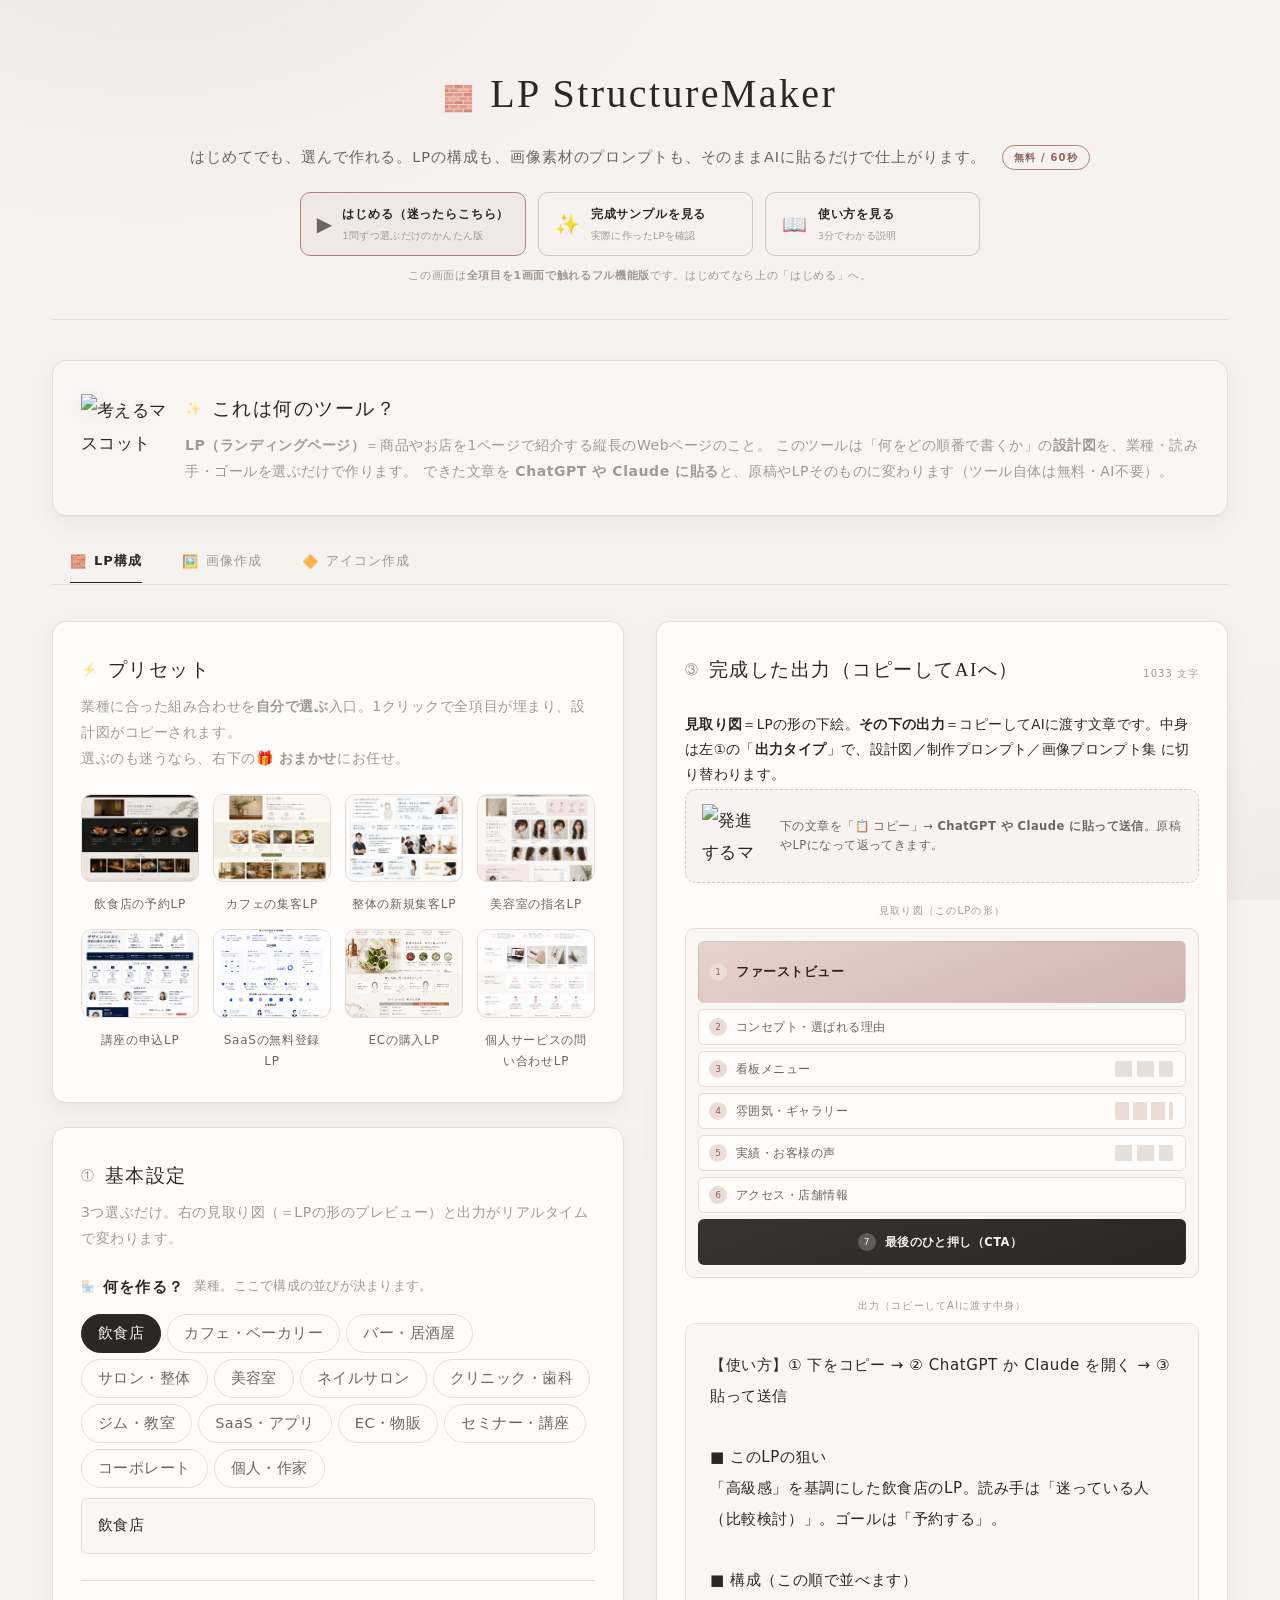
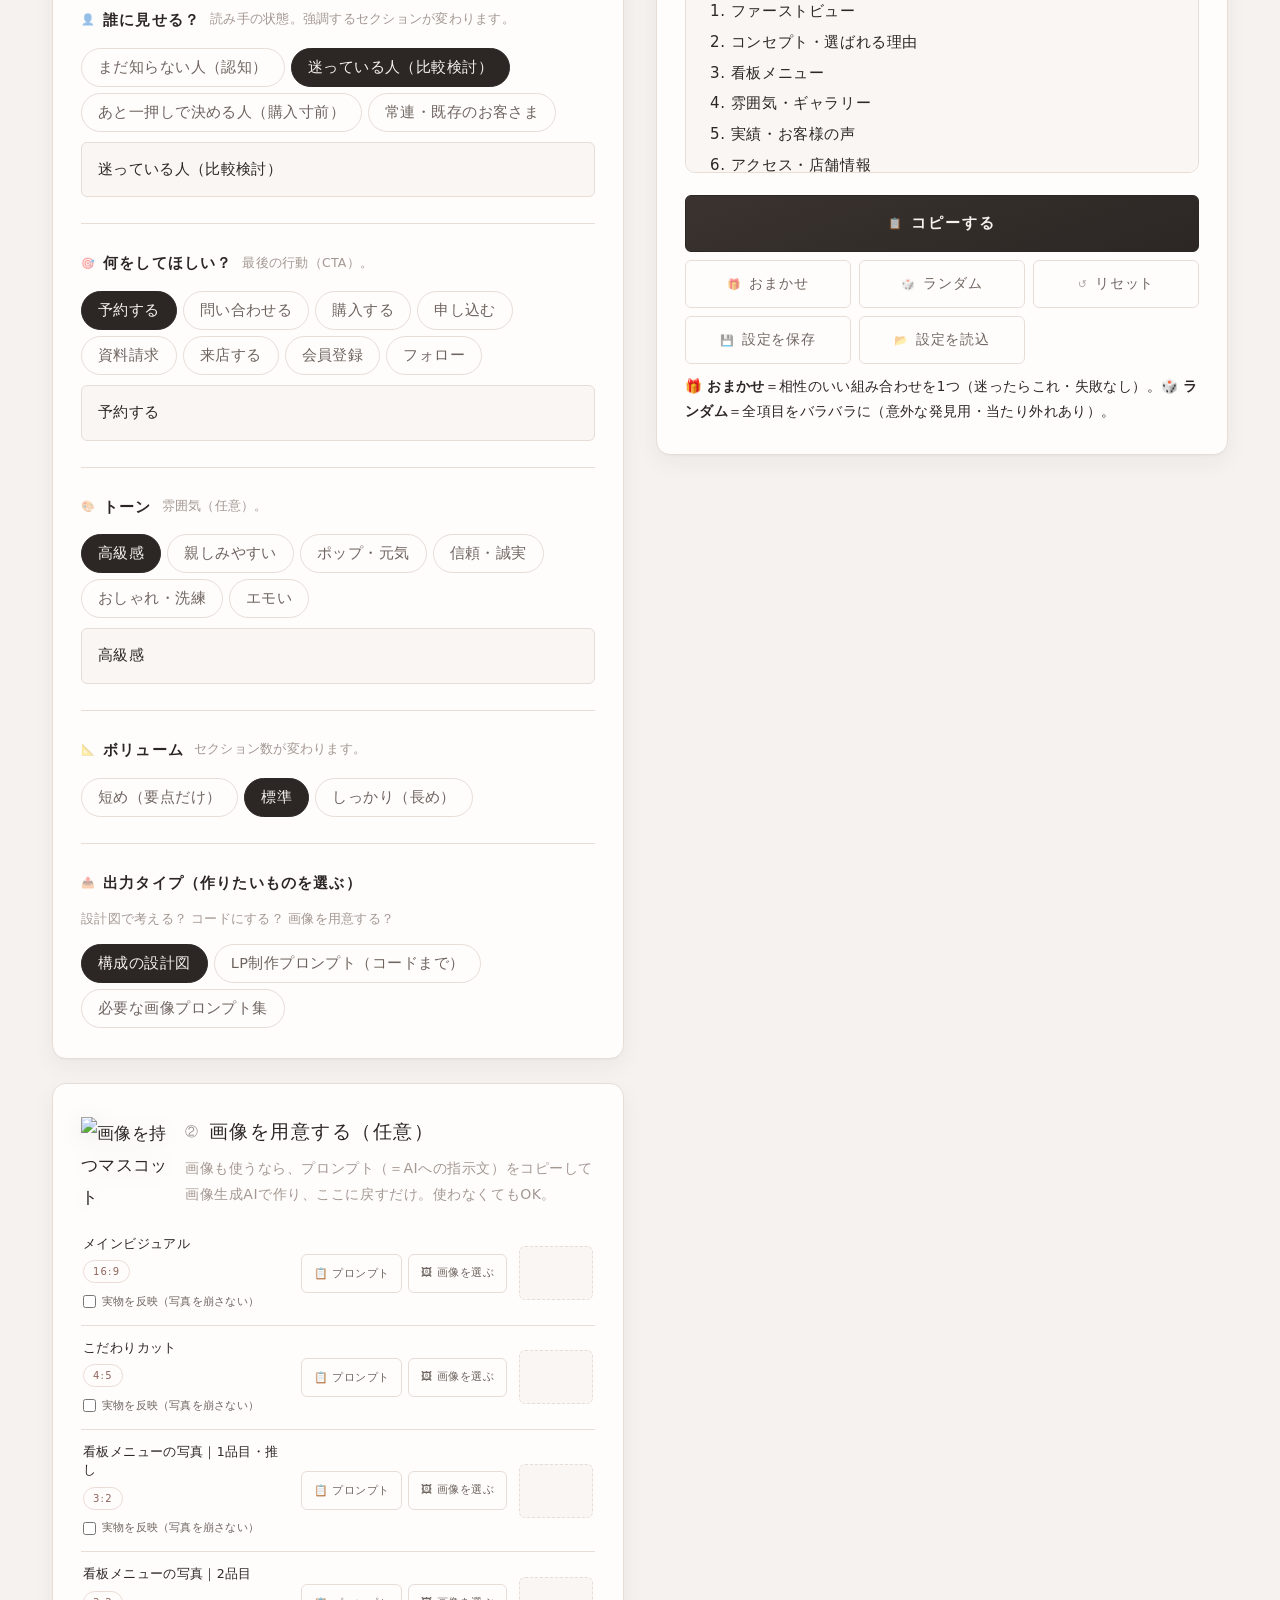
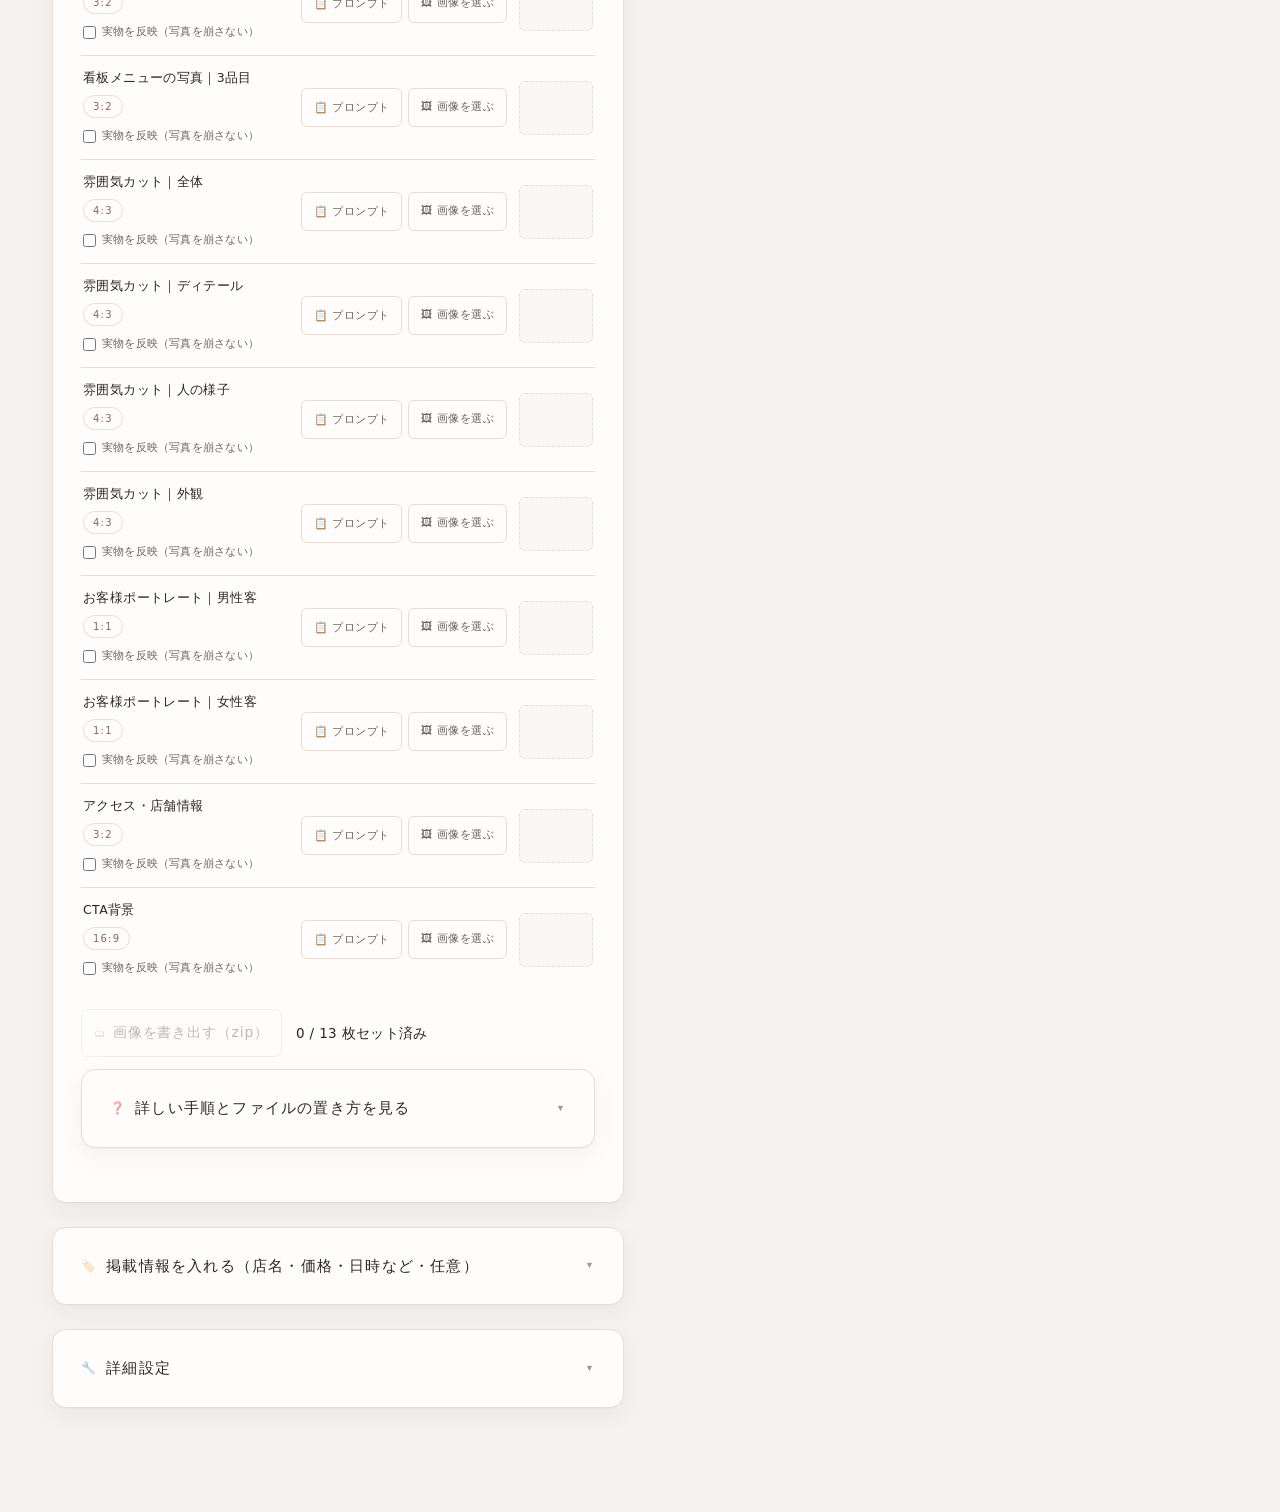
==== commit b0b9b37b: "初心者向け: 見取り図／出力／出力タイプ の関係を出力カラムに明示（見取り図=形の下絵／出力=AIに渡す中身／出力タイプで中身が切替）。出力欄に見取り図と対のラベルも追加" ====
--- a/index.html
+++ b/index.html
@@ -157,6 +157,9 @@
               <h2 class="card__title"><span>③</span><span>完成した出力（コピーしてAIへ）</span></h2>
               <span class="output-count" id="charCount">0 文字</span>
             </div>
+            <p class="note" style="margin-top:8px">
+              <b>見取り図</b>＝LPの形の下絵。<b>その下の出力</b>＝コピーしてAIに渡す文章です。中身は左①の「<b>出力タイプ</b>」で、設計図／制作プロンプト／画像プロンプト集 に切り替わります。
+            </p>
 
             <!-- 貼る先の案内（マスコット） -->
             <div class="mascot-hint">
@@ -180,6 +183,7 @@
             </div>
 
             <!-- そのまま ChatGPT / Claude に貼れる本文 -->
+            <div class="wf-wrap__label" style="margin-top:4px">出力（コピーしてAIに渡す中身）</div>
             <pre class="output" id="output"></pre>
 
             <div class="actions">
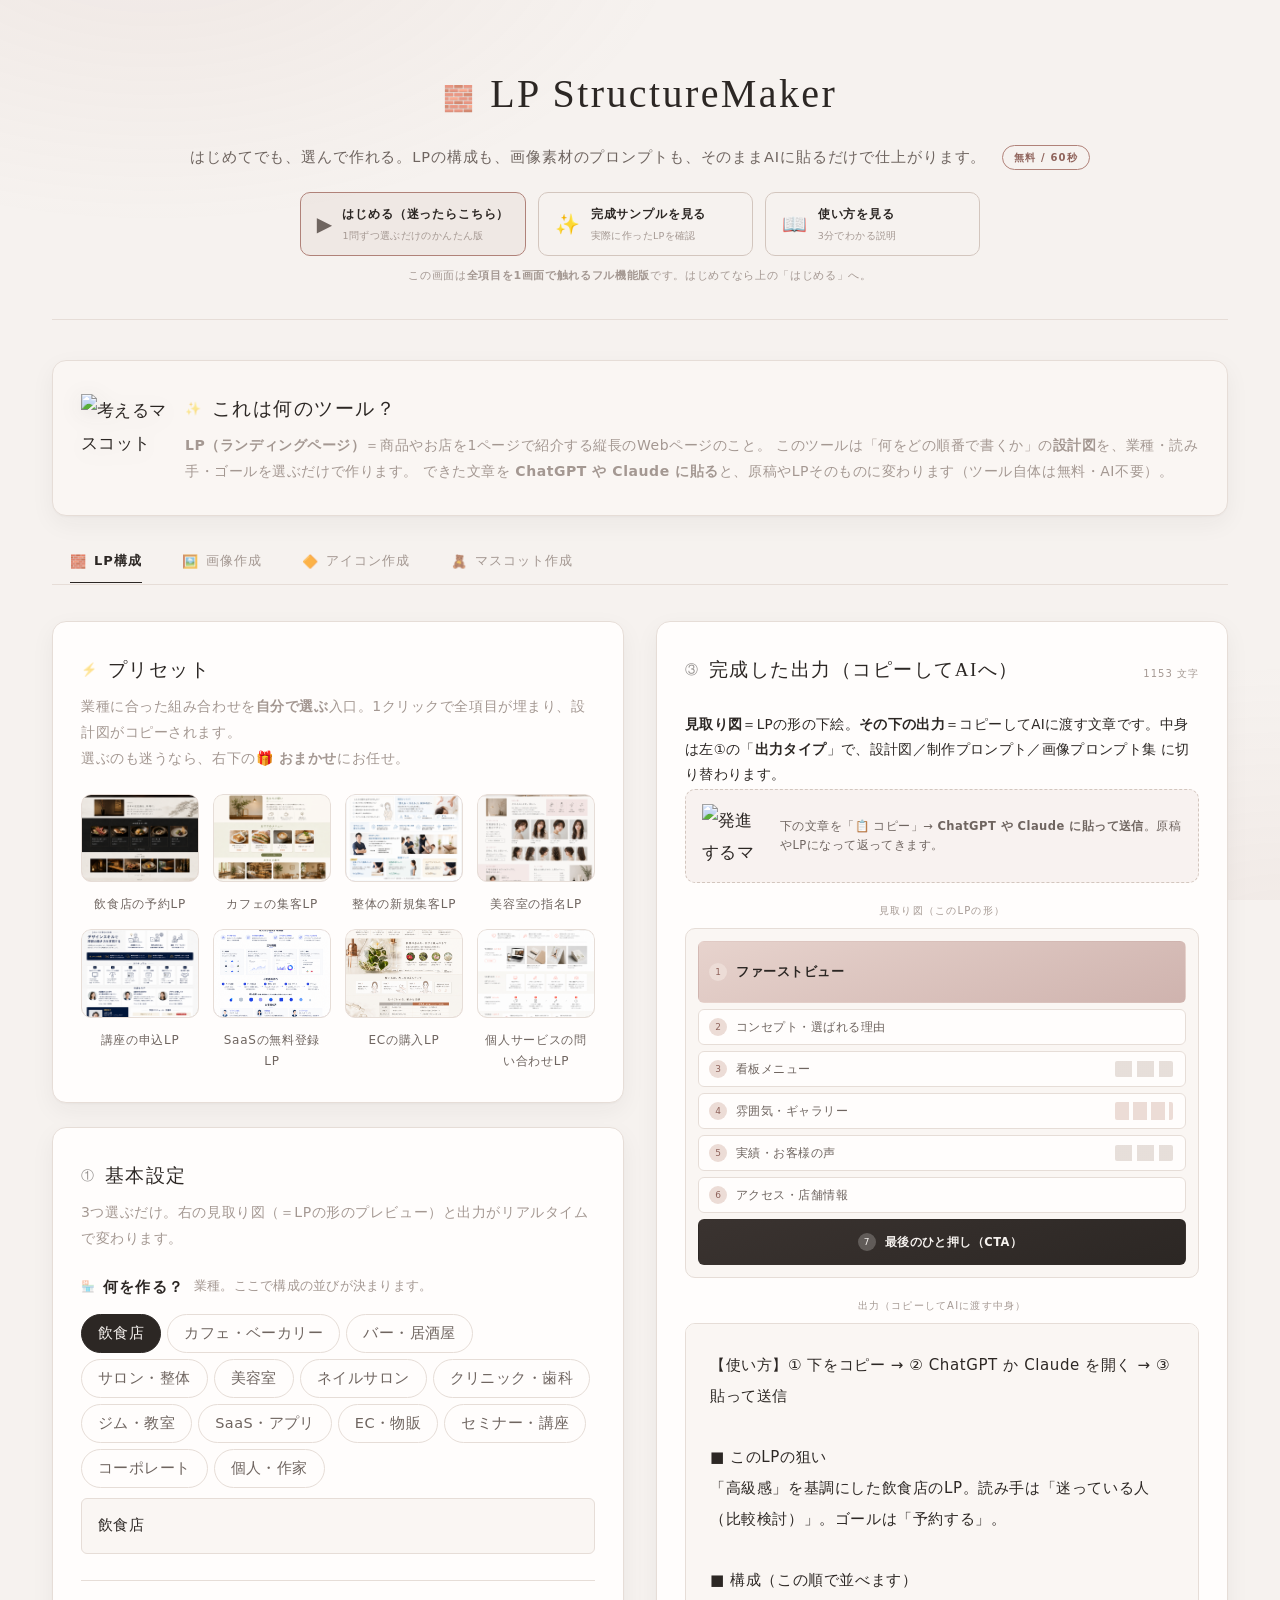
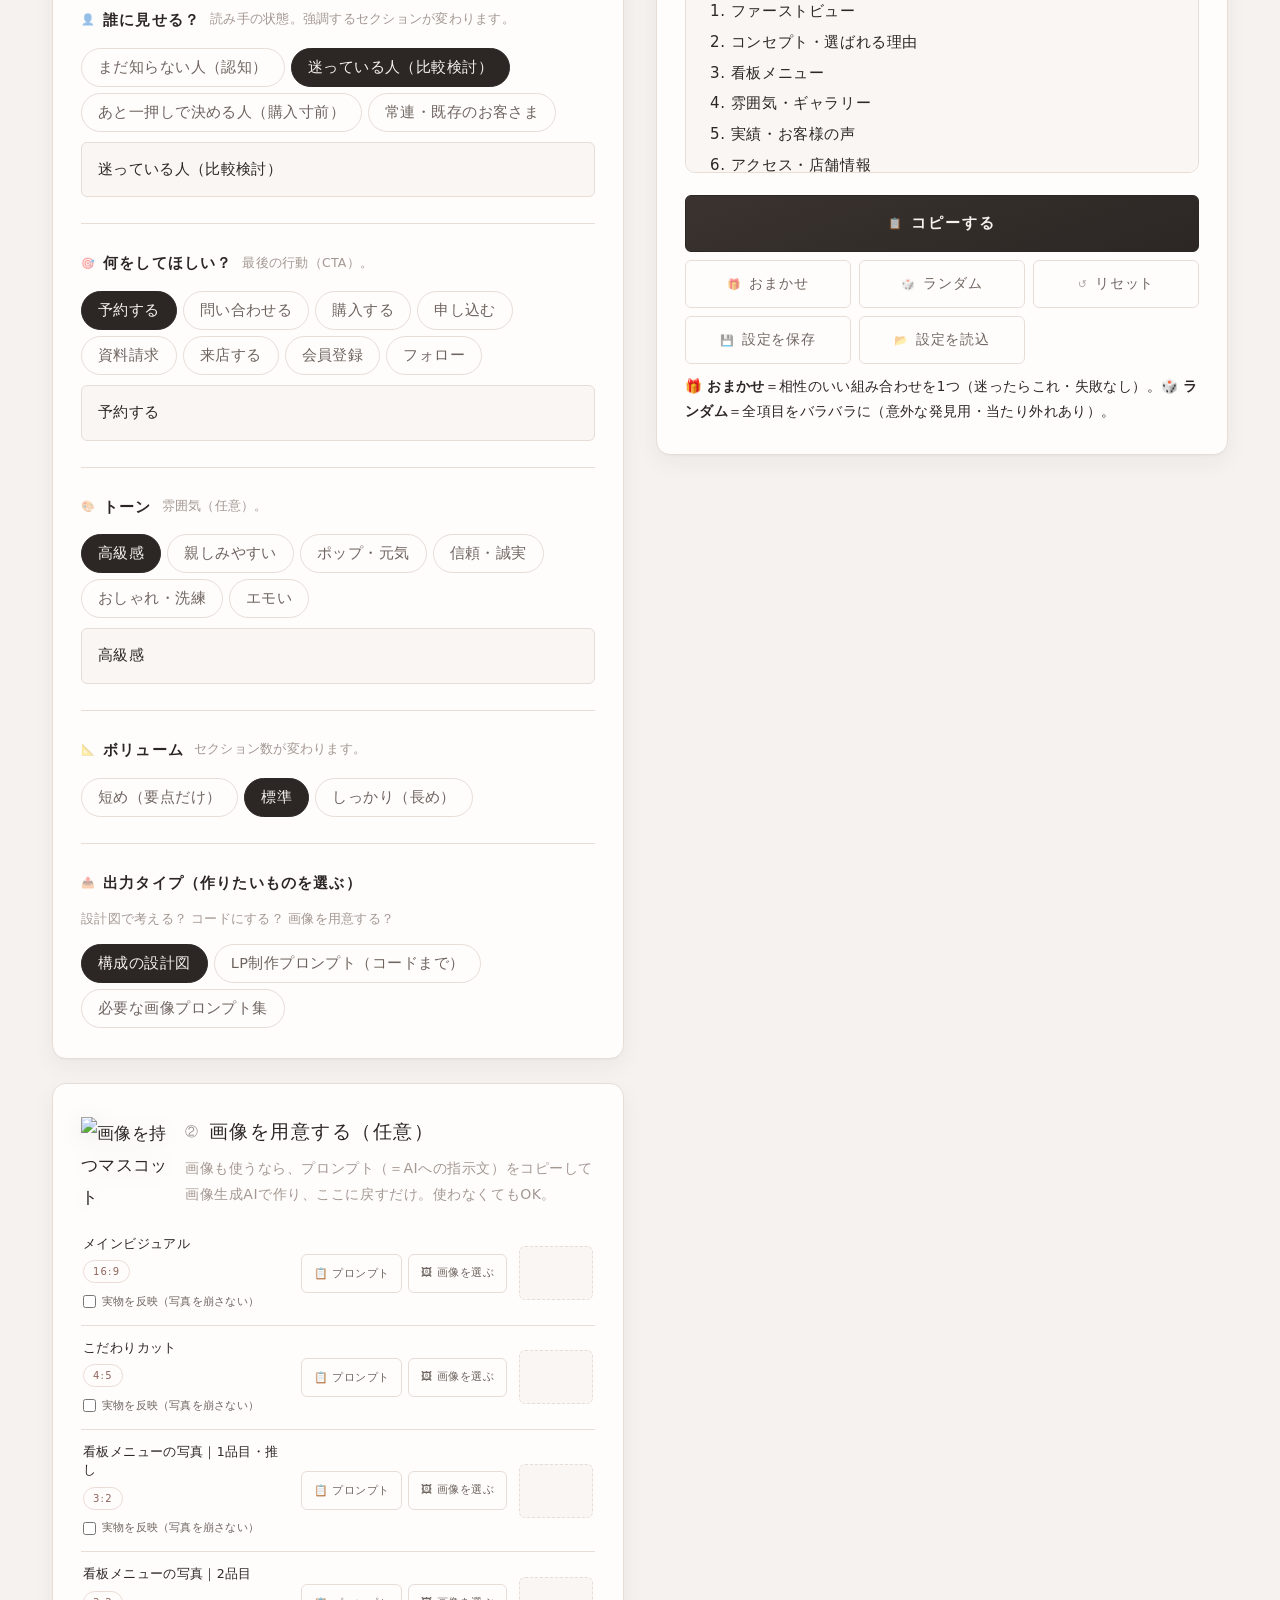
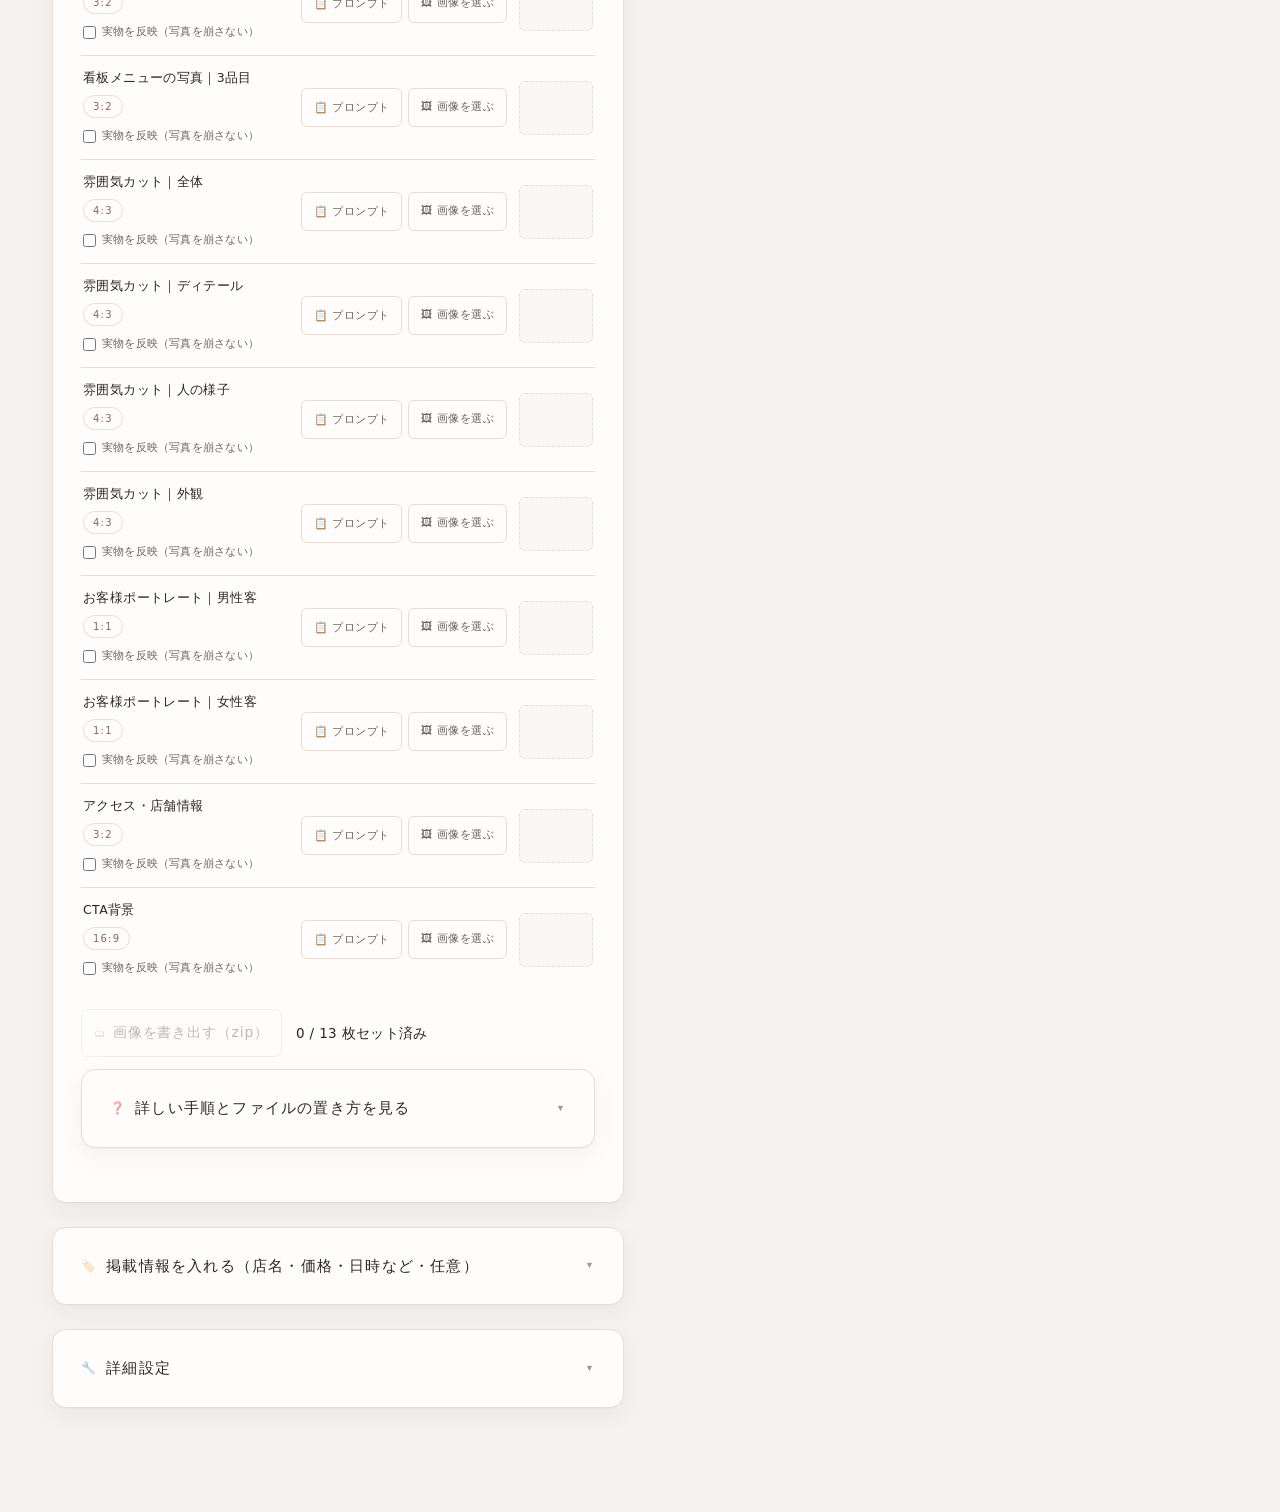
==== commit 53f2e16d: "マスコット作成タブを追加(薄く統合): template.mascot.js 新規。世界観(かわいい/サイバー/スチーム)で固定プロンプト差替、トーン/ブランド名/色はLP・アイコンと共通で引き継ぎ、" ====
--- a/index.html
+++ b/index.html
@@ -252,6 +252,7 @@
     <script src="js/template.lp.js"></script>
     <script src="js/template.visual.js"></script>
     <script src="js/template.icon.js"></script>
+    <script src="js/template.mascot.js"></script>
     <script src="js/imageWorkflow.js"></script>
     <script src="js/app.js"></script>
   </body>
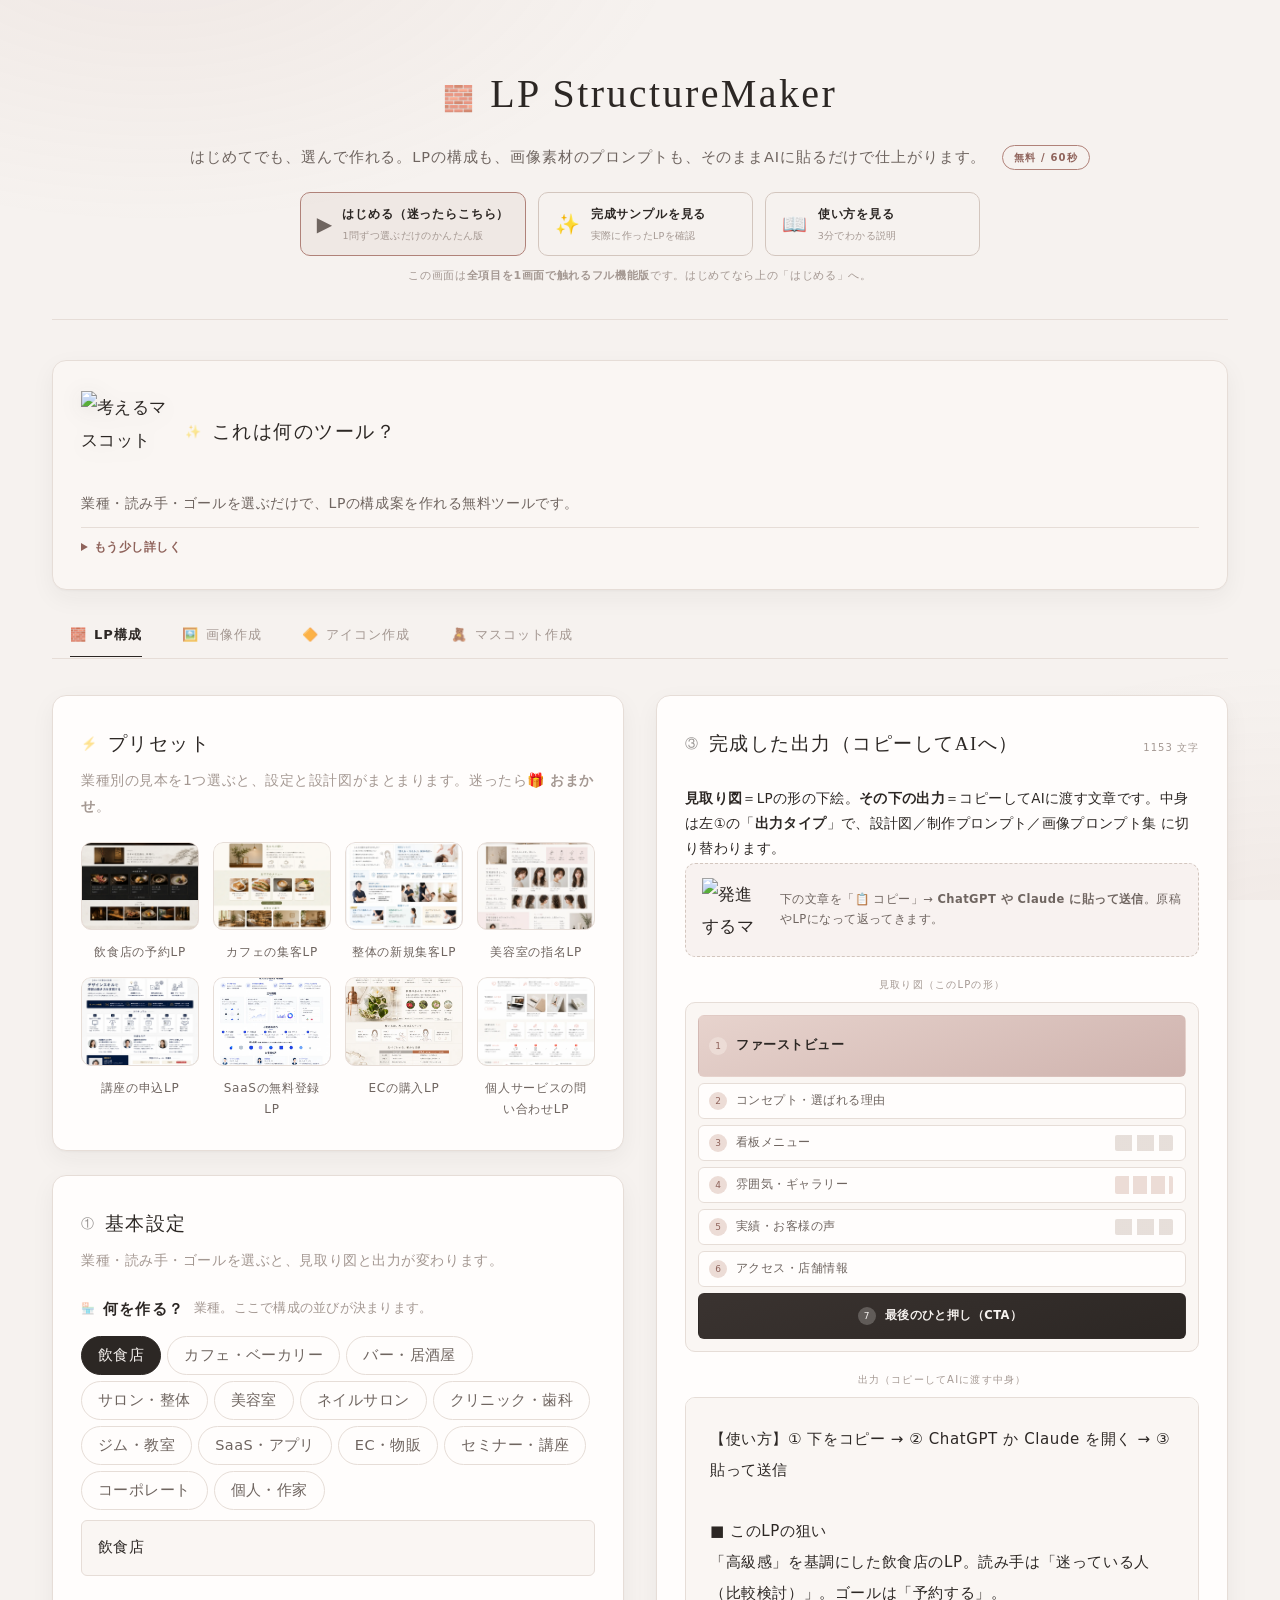
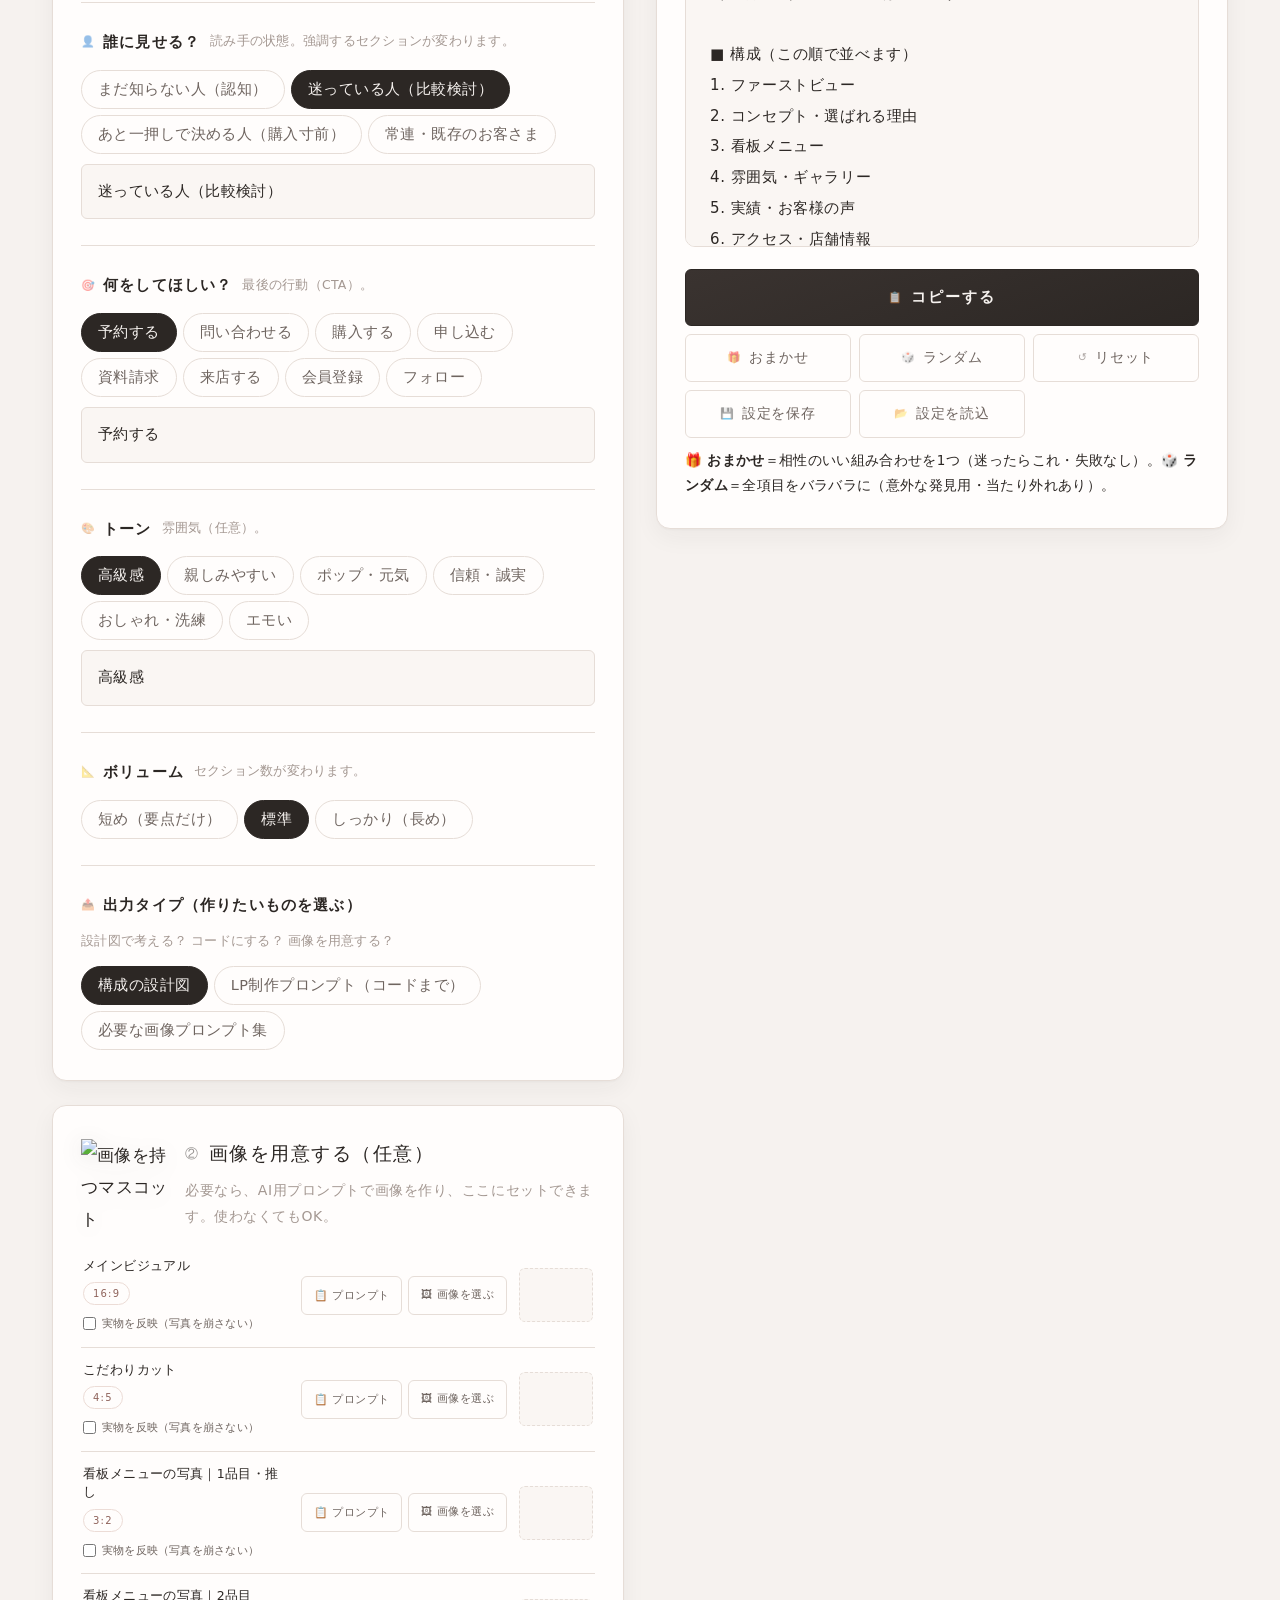
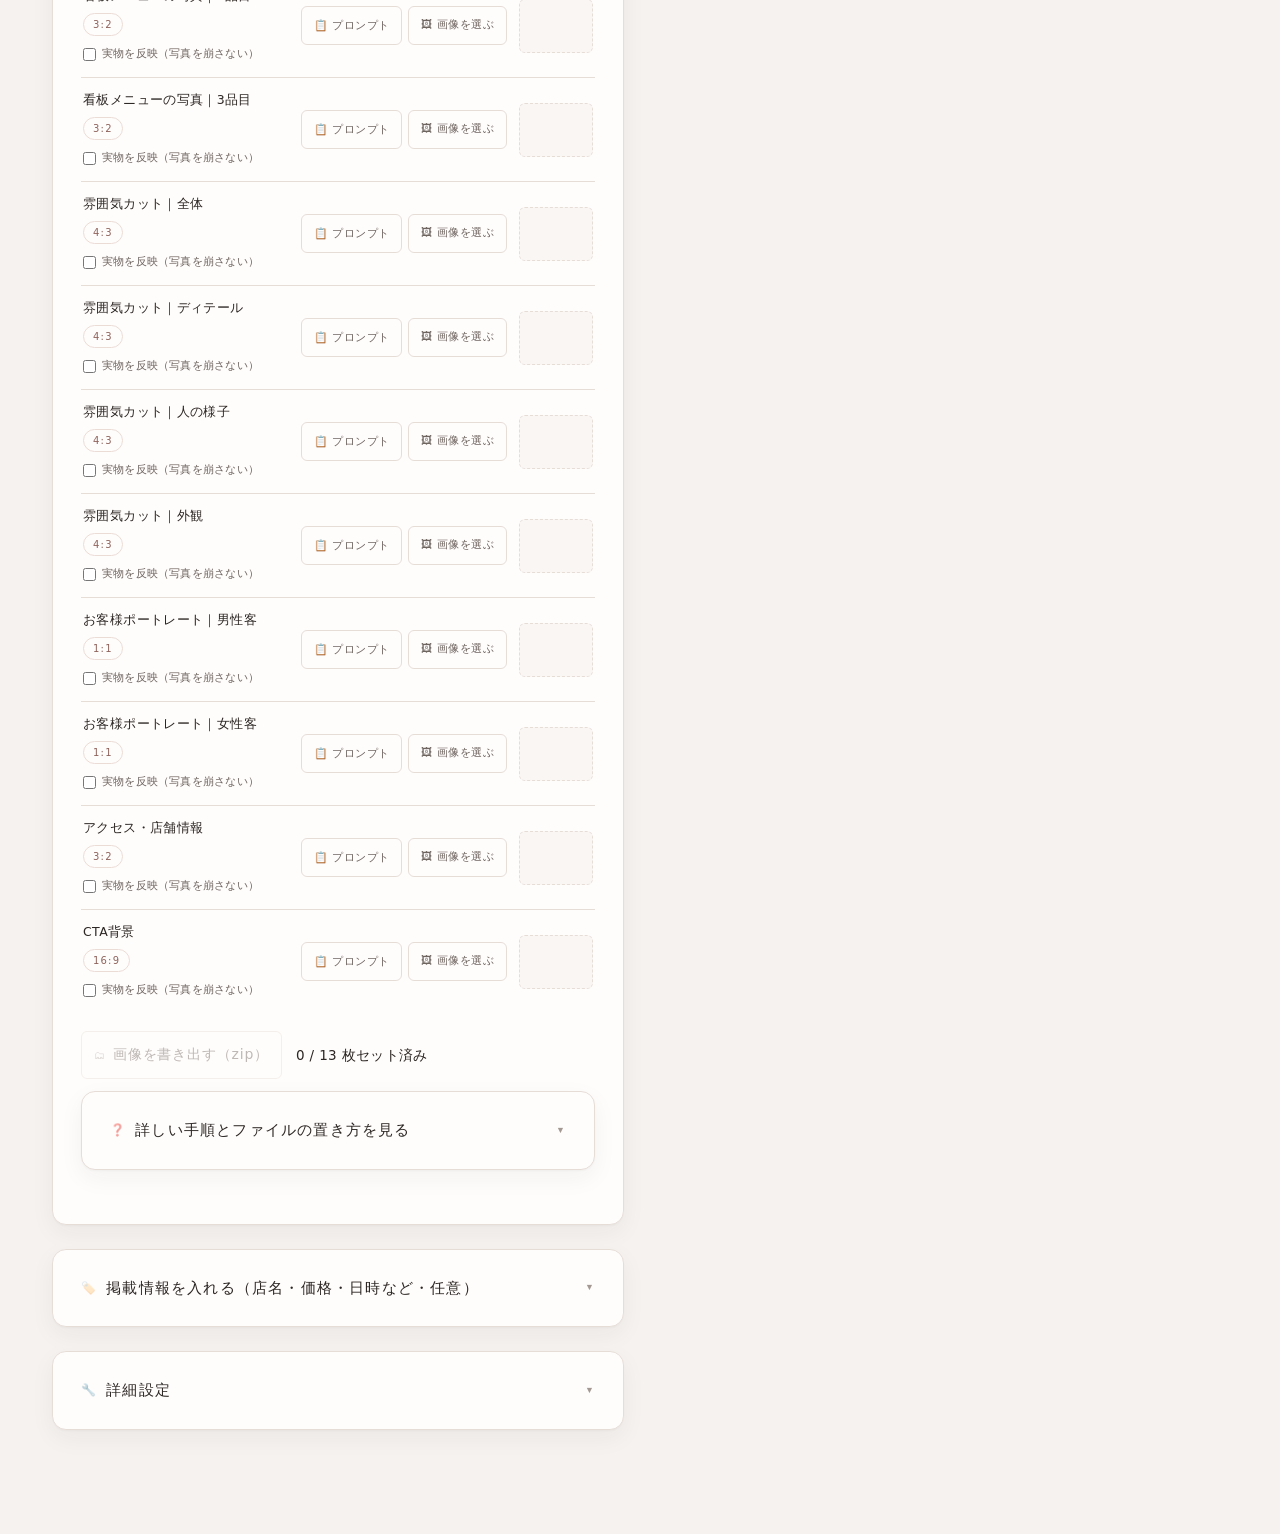
==== commit c98af7ef: "画像を軽量化しスマホ表示を改善" ====
--- a/index.html
+++ b/index.html
@@ -47,17 +47,21 @@
 
       <!-- これは何？：直接来た人向けの常設イントロ（マスコットが案内） -->
       <div class="card card--intro">
-        <div class="mascot-note">
-          <img class="mascot-note__img" src="assets/mascot/mascot-think.webp" alt="考えるマスコット" />
+        <div class="mascot-note mascot-note--intro">
+          <img class="mascot-note__img" src="assets/mascot/mascot-think.webp" alt="考えるマスコット" decoding="async" />
           <div class="mascot-note__body">
             <h2 class="card__title"><span>✨</span><span>これは何のツール？</span></h2>
-            <p class="card__desc">
-              <b>LP（ランディングページ）</b>＝商品やお店を1ページで紹介する縦長のWebページのこと。
-              このツールは「何をどの順番で書くか」の<b>設計図</b>を、業種・読み手・ゴールを選ぶだけで作ります。
-              できた文章を <b>ChatGPT や Claude に貼る</b>と、原稿やLPそのものに変わります（ツール自体は無料・AI不要）。
-            </p>
           </div>
         </div>
+        <p class="card__desc intro-summary">
+          業種・読み手・ゴールを選ぶだけで、LPの構成案を作れる無料ツールです。
+        </p>
+        <details class="intro-more">
+          <summary>もう少し詳しく</summary>
+          <p>
+            LPは、商品やお店を1ページで紹介する縦長のWebページです。できた構成案をChatGPTやClaudeに貼ると、原稿やLPそのものにできます。
+          </p>
+        </details>
       </div>
 
       <!-- タブ（PromptMaker シリーズ。app.js が自動生成） -->
@@ -71,8 +75,7 @@
           <div class="card">
             <h2 class="card__title"><span>⚡</span><span>プリセット</span></h2>
             <p class="card__desc">
-              業種に合った組み合わせを<b>自分で選ぶ</b>入口。1クリックで全項目が埋まり、設計図がコピーされます。<br>
-              選ぶのも迷うなら、右下の<b>🎁 おまかせ</b>にお任せ。
+              業種別の見本を1つ選ぶと、設定と設計図がまとまります。迷ったら<b>🎁 おまかせ</b>。
             </p>
             <div class="presets" id="presets"></div>
           </div>
@@ -87,17 +90,17 @@
           <!-- ステップ①：基本設定 -->
           <div class="card">
             <h2 class="card__title"><span>①</span><span>基本設定</span></h2>
-            <p class="card__desc">3つ選ぶだけ。右の見取り図（＝LPの形のプレビュー）と出力がリアルタイムで変わります。</p>
+            <p class="card__desc">業種・読み手・ゴールを選ぶと、見取り図と出力が変わります。</p>
             <div id="basicFields"></div>
           </div>
 
           <!-- ステップ②：画像を用意する（template が imageSlots を持つときだけ表示） -->
           <div class="card" id="imageCard" hidden>
             <div class="mascot-note" style="margin-bottom:14px">
-              <img class="mascot-note__img" src="assets/mascot/mascot-image.webp" alt="画像を持つマスコット" />
+              <img class="mascot-note__img" src="assets/mascot/mascot-image.webp" alt="画像を持つマスコット" loading="lazy" decoding="async" />
               <div class="mascot-note__body">
                 <h2 class="card__title"><span>②</span><span>画像を用意する（任意）</span></h2>
-                <p class="card__desc" style="margin-bottom:0">画像も使うなら、プロンプト（＝AIへの指示文）をコピーして画像生成AIで作り、ここに戻すだけ。使わなくてもOK。</p>
+                <p class="card__desc" style="margin-bottom:0">必要なら、AI用プロンプトで画像を作り、ここにセットできます。使わなくてもOK。</p>
               </div>
             </div>
             <div id="imageSlots"></div>
@@ -163,7 +166,7 @@
 
             <!-- 貼る先の案内（マスコット） -->
             <div class="mascot-hint">
-              <img class="mascot-hint__img" src="assets/mascot/mascot-launch.webp" alt="発進するマスコット" />
+              <img class="mascot-hint__img" src="assets/mascot/mascot-launch.webp" alt="発進するマスコット" loading="lazy" decoding="async" />
               <p class="mascot-hint__text">
                 下の文章を「📋 コピー」→ <b>ChatGPT や Claude に貼って送信</b>。原稿やLPになって返ってきます。
               </p>
@@ -171,7 +174,7 @@
 
             <!-- 仕上がり例（プリセット適用中＆画像があるときだけ表示） -->
             <figure class="sample" id="sample" hidden>
-              <img class="sample__img" id="sampleImage" alt="" />
+              <img class="sample__img" id="sampleImage" alt="" loading="lazy" decoding="async" />
               <figcaption class="sample__caption" id="sampleCaption"></figcaption>
             </figure>
 
@@ -219,7 +222,7 @@
       <div class="modal__panel">
         <button class="modal__close" id="detailClose" type="button" aria-label="閉じる">✕</button>
         <figure class="modal__media">
-          <img class="modal__img" id="detailImage" alt="" />
+          <img class="modal__img" id="detailImage" alt="" decoding="async" />
           <figcaption class="modal__caption">仕上がり例</figcaption>
         </figure>
         <div class="modal__body">
--- a/css/style.css
+++ b/css/style.css
@@ -1328,14 +1328,61 @@
 
 @media (max-width: 560px) {
   .header__links {
-    flex-direction: column;
-    align-items: stretch;
+    display: grid;
+    grid-template-columns: minmax(0, 1fr) minmax(0, 1fr);
+    gap: 10px;
   }
 
   .header__action {
+    justify-content: flex-start;
+    min-width: 0;
+    width: 100%;
+    padding: 10px 12px;
+    gap: 8px;
+  }
+
+  .header__action--primary {
+    grid-column: 1 / -1;
     justify-content: center;
-    width: 100%;
-  }
+  }
+
+  .header__action-icon {
+    font-size: 17px;
+  }
+}
+
+/* 冒頭説明は要点を先に見せ、補足は必要な人だけ開ける */
+.card--intro .mascot-note {
+  margin-bottom: 12px;
+}
+
+.intro-summary {
+  margin: 0;
+  color: var(--ink-soft);
+  font-size: 14px;
+  line-height: 1.75;
+}
+
+.intro-more {
+  margin-top: 10px;
+  padding-top: 8px;
+  border-top: 1px solid var(--line);
+}
+
+.intro-more summary {
+  width: fit-content;
+  color: var(--rose-deep);
+  font-size: 12px;
+  font-weight: 700;
+  letter-spacing: 0.04em;
+  cursor: pointer;
+}
+
+.intro-more p {
+  margin: 8px 0 0;
+  color: var(--ink-soft);
+  font-size: 13px;
+  line-height: 1.75;
 }
 
 /* =========================================================================
@@ -1934,6 +1981,33 @@
   line-height: 1.85;
 }
 
+@media (max-width: 560px) {
+  .shell {
+    padding: 24px 14px 44px;
+  }
+
+  .header {
+    margin-bottom: 18px;
+    padding-bottom: 18px;
+  }
+
+  .header__sub {
+    font-size: 13.5px;
+    line-height: 1.7;
+  }
+
+  .card {
+    margin-bottom: 16px;
+    padding: 18px 16px;
+  }
+
+  .card__desc {
+    margin-bottom: 16px;
+    line-height: 1.7;
+    letter-spacing: 0;
+  }
+}
+
 @media (max-width: 680px) {
   body {
     font-size: 16.5px;
@@ -2020,3 +2094,19 @@
     height: 66px;
   }
 }
+
+@media (max-width: 560px) {
+  .header__note {
+    margin-top: 8px;
+    font-size: 10.5px;
+  }
+
+  .card--intro .mascot-note {
+    gap: 10px;
+  }
+
+  .card--intro .mascot-note__img {
+    width: 48px;
+    height: 48px;
+  }
+}
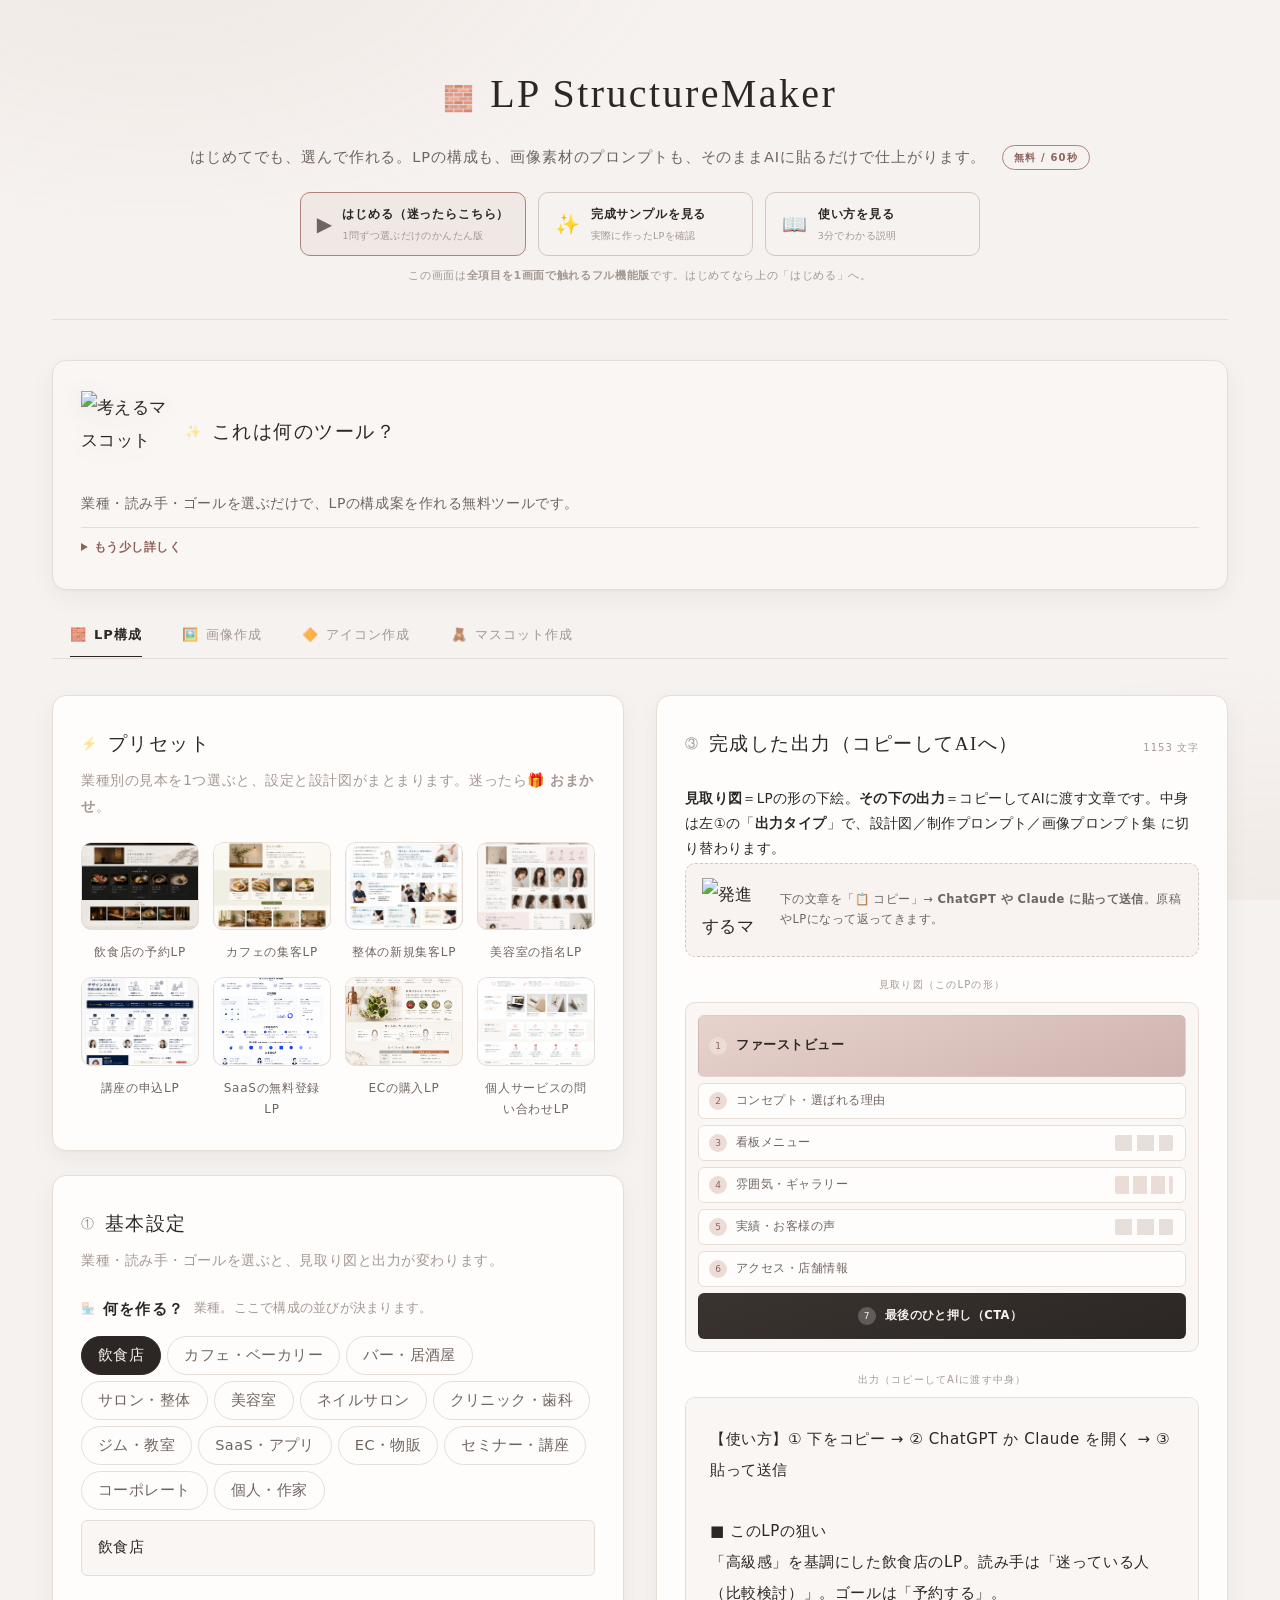
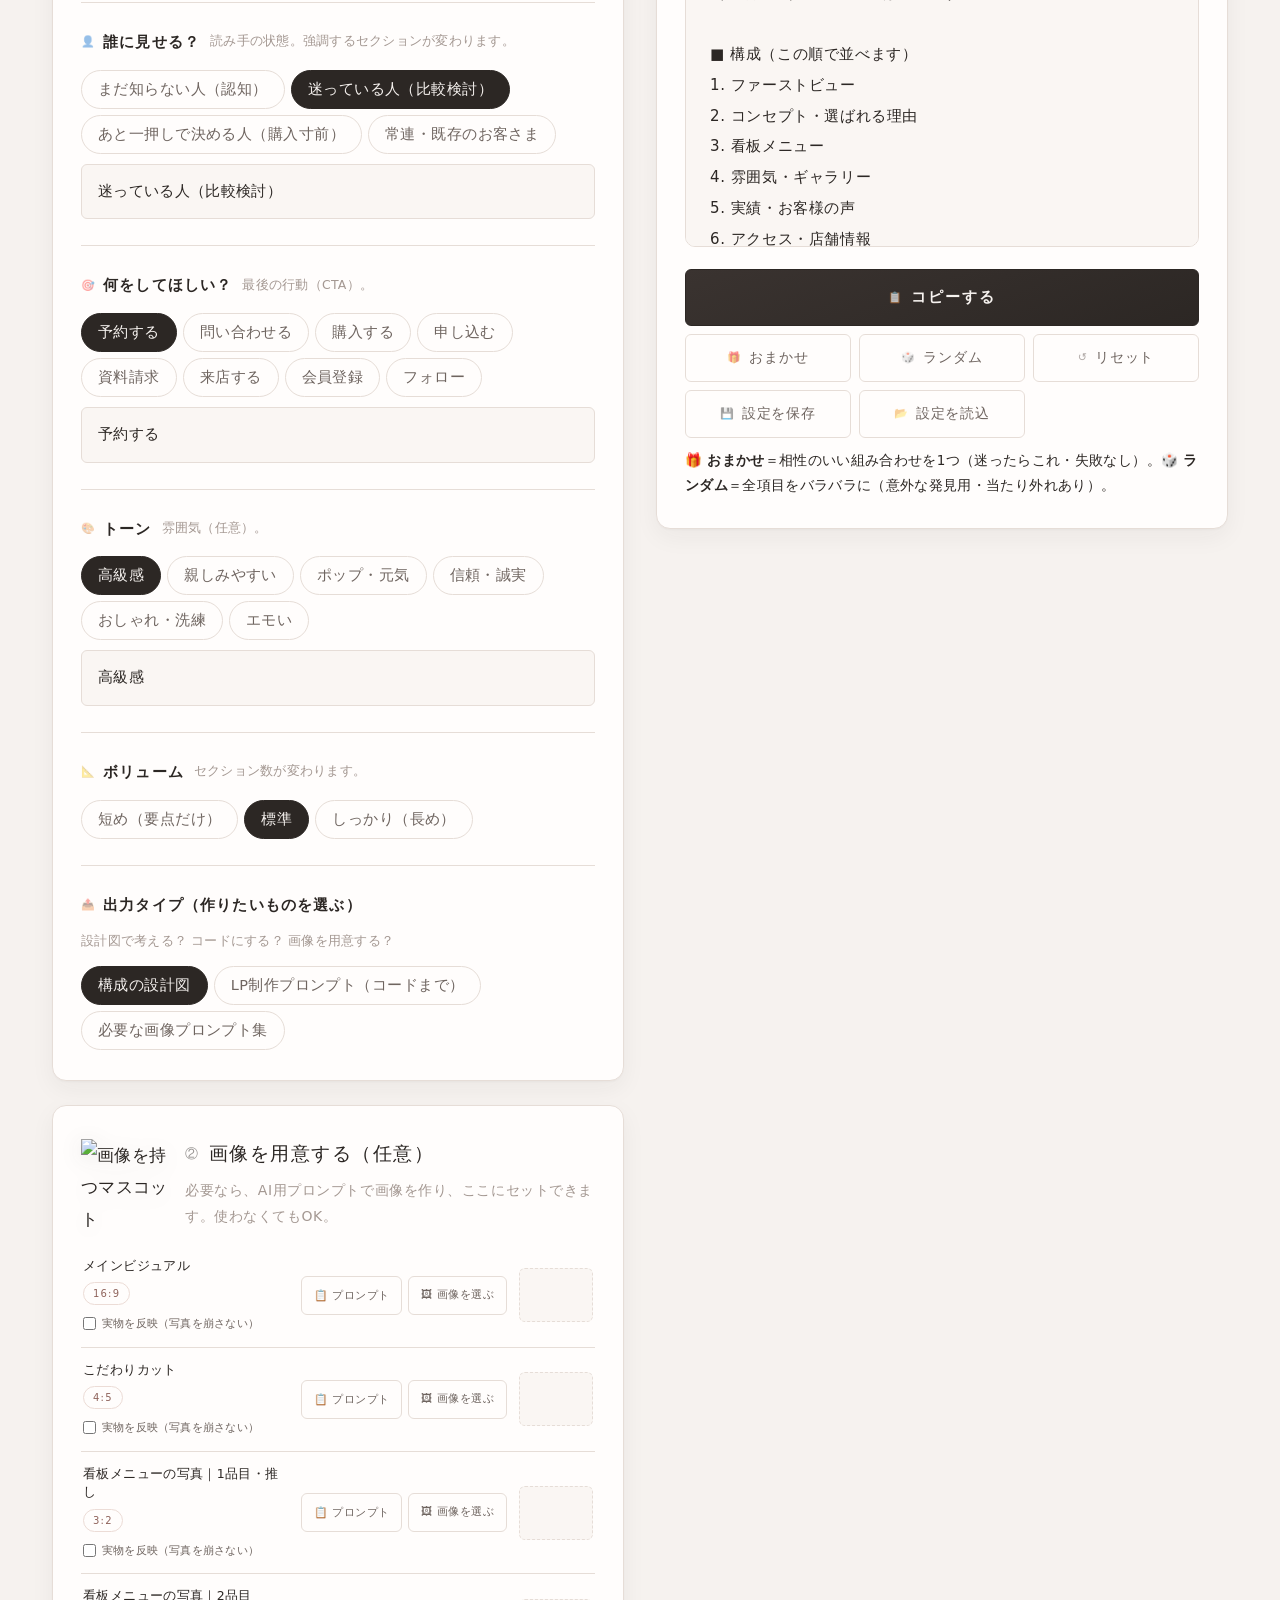
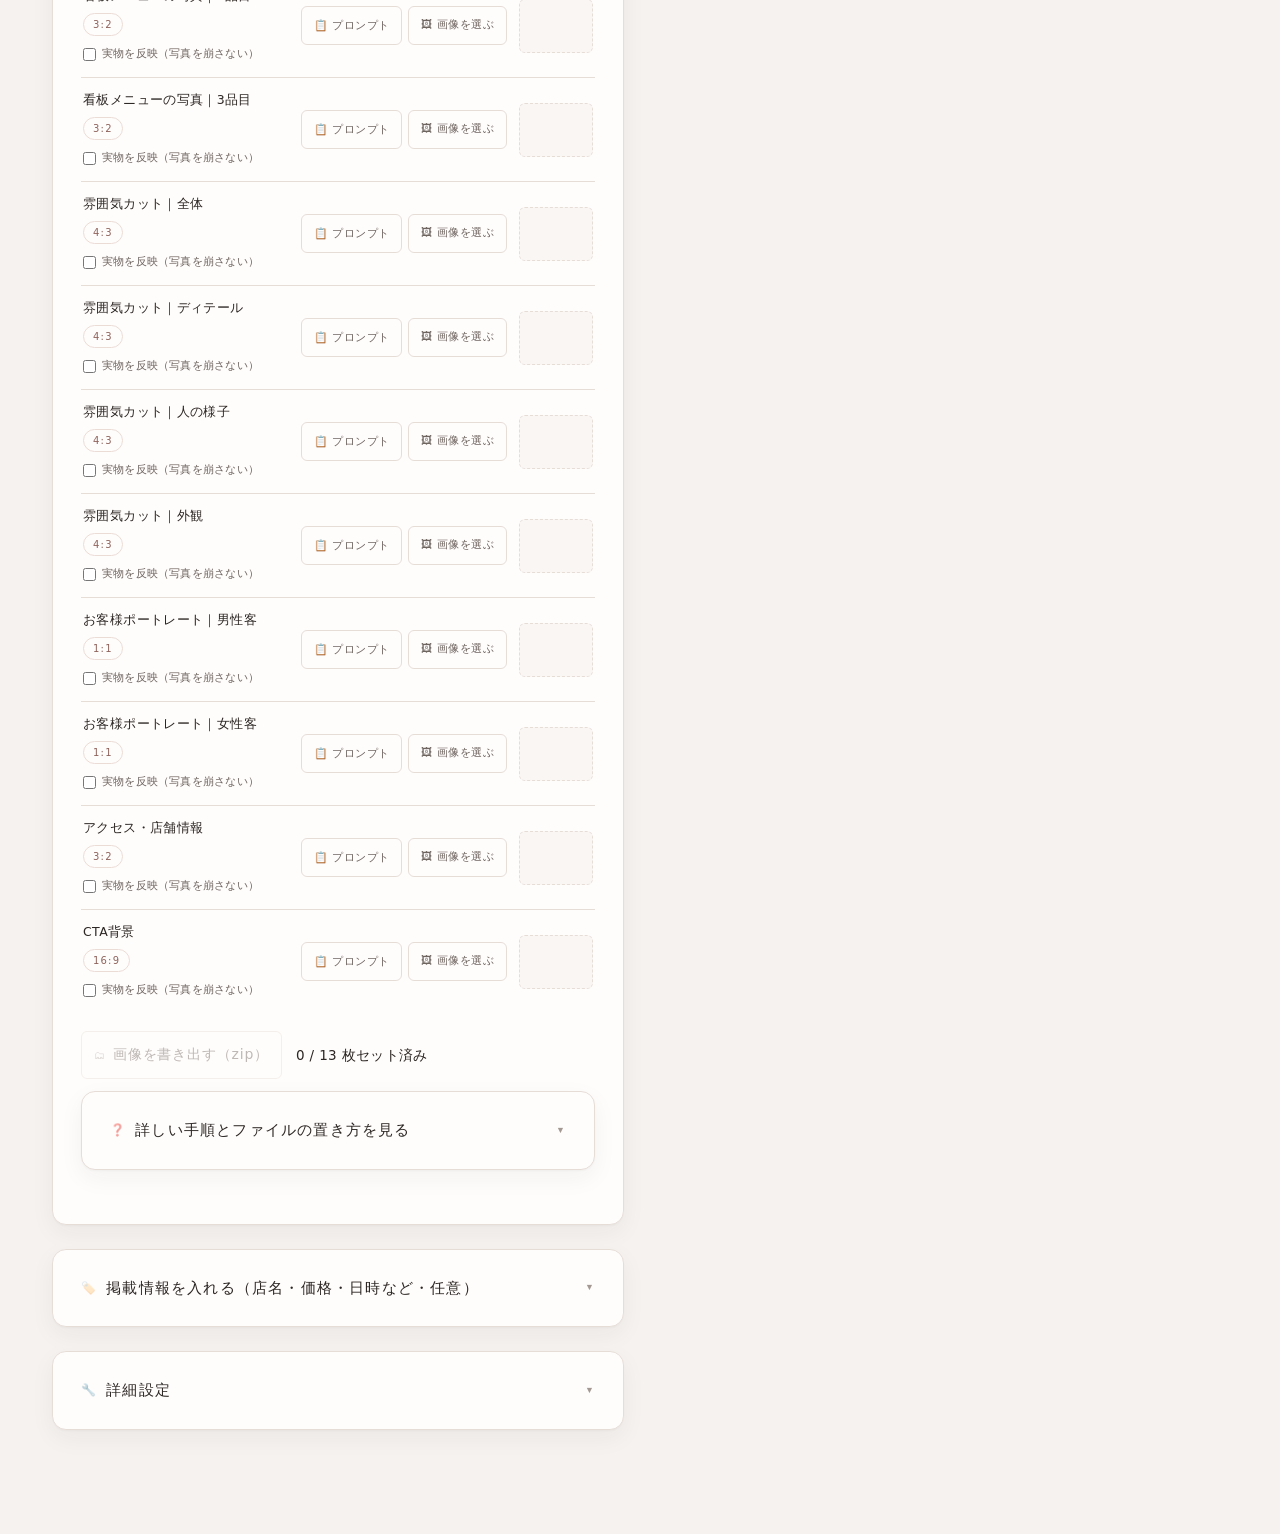
==== commit c972248f: "プリセット画像の表示乱れを修正" ====
--- a/index.html
+++ b/index.html
@@ -11,7 +11,7 @@
       href="data:image/svg+xml,<svg xmlns='http://www.w3.org/2000/svg' viewBox='0 0 100 100'><text y='.9em' font-size='90'>🧱</text></svg>"
     />
 
-    <link rel="stylesheet" href="css/style.css" />
+    <link rel="stylesheet" href="css/style.css?v=20260718-2" />
   </head>
 
   <body>
@@ -257,6 +257,6 @@
     <script src="js/template.icon.js"></script>
     <script src="js/template.mascot.js"></script>
     <script src="js/imageWorkflow.js"></script>
-    <script src="js/app.js"></script>
+    <script src="js/app.js?v=20260718-3"></script>
   </body>
 </html>
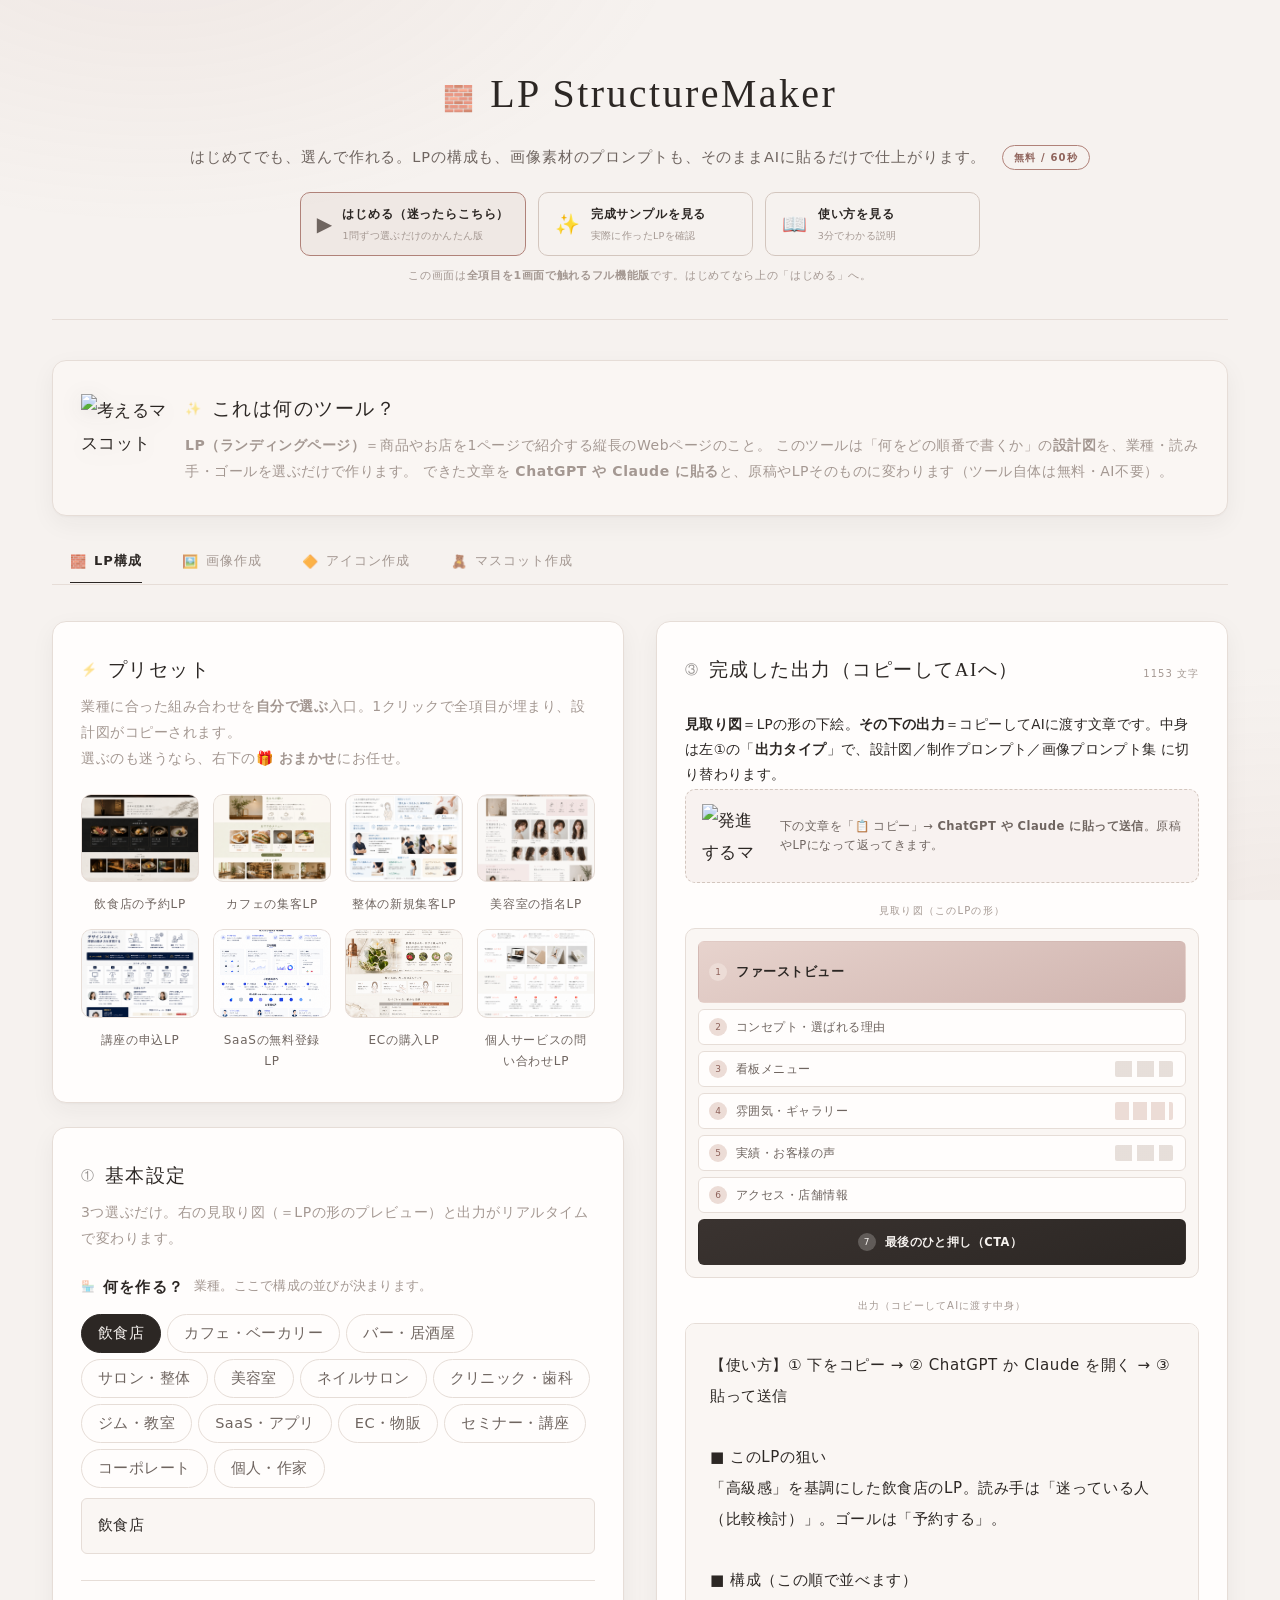
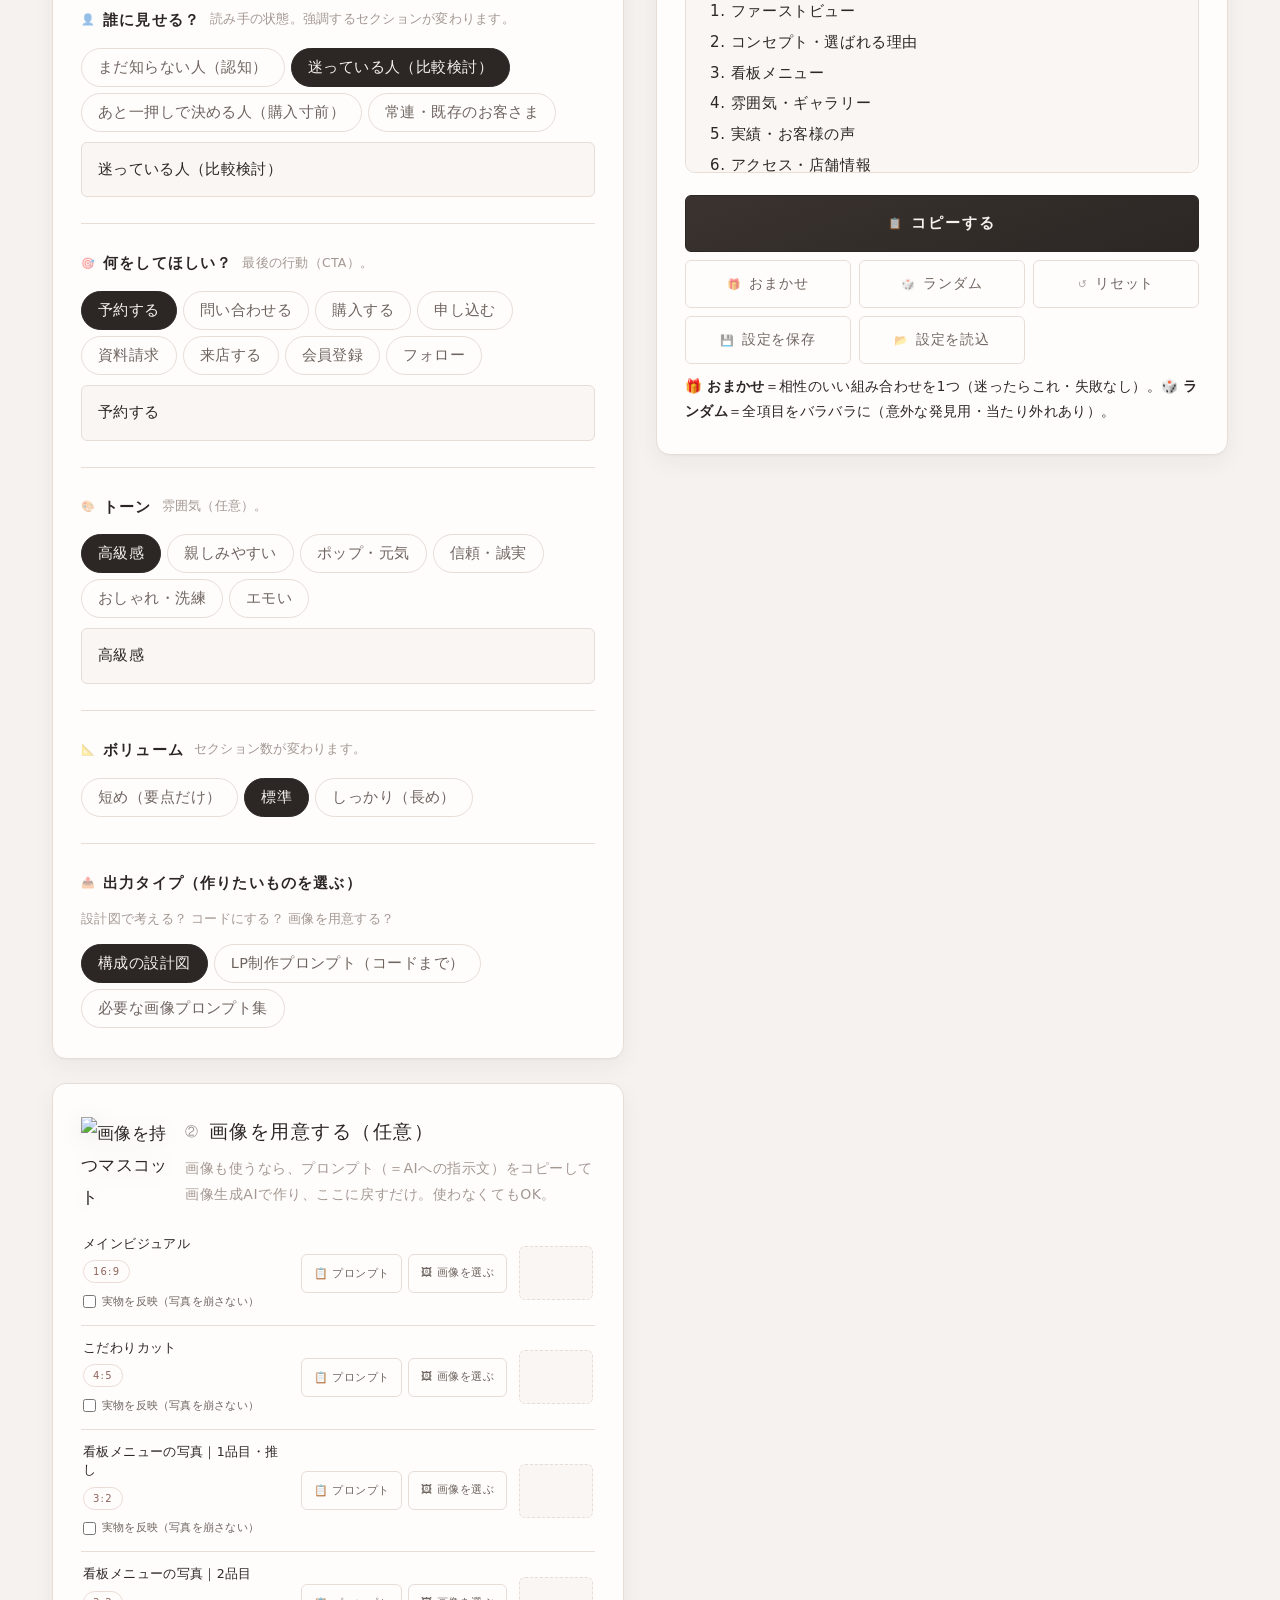
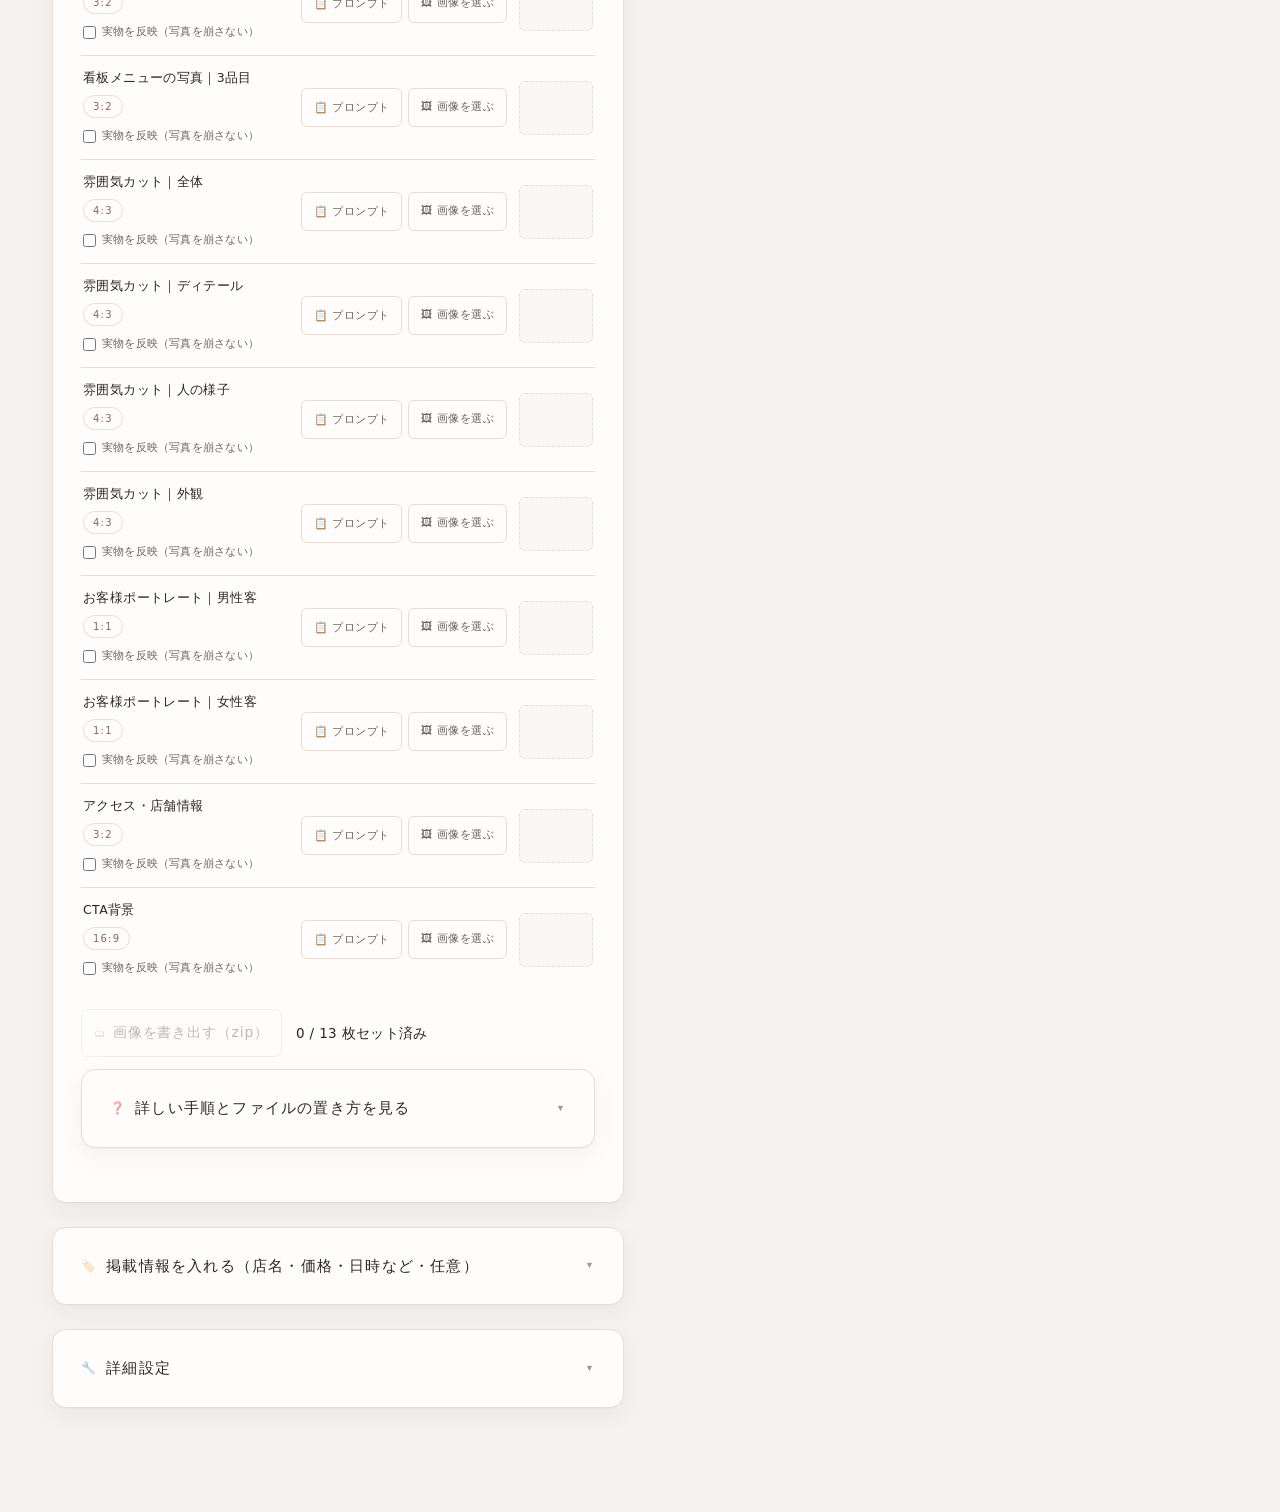
==== commit bec65041: "presets: 見本画像をpng基盤に移行しコードを簡素化 - lp: 同梱見本 webp 8枚 → png 8枚に置換 - visual/mascot/icon: 同梱見本(webp/svg)を廃" ====
--- a/index.html
+++ b/index.html
@@ -11,7 +11,7 @@
       href="data:image/svg+xml,<svg xmlns='http://www.w3.org/2000/svg' viewBox='0 0 100 100'><text y='.9em' font-size='90'>🧱</text></svg>"
     />
 
-    <link rel="stylesheet" href="css/style.css?v=20260718-2" />
+    <link rel="stylesheet" href="css/style.css" />
   </head>
 
   <body>
@@ -47,21 +47,17 @@
 
       <!-- これは何？：直接来た人向けの常設イントロ（マスコットが案内） -->
       <div class="card card--intro">
-        <div class="mascot-note mascot-note--intro">
-          <img class="mascot-note__img" src="assets/mascot/mascot-think.webp" alt="考えるマスコット" decoding="async" />
+        <div class="mascot-note">
+          <img class="mascot-note__img" src="assets/mascot/mascot-think.webp" alt="考えるマスコット" />
           <div class="mascot-note__body">
             <h2 class="card__title"><span>✨</span><span>これは何のツール？</span></h2>
+            <p class="card__desc">
+              <b>LP（ランディングページ）</b>＝商品やお店を1ページで紹介する縦長のWebページのこと。
+              このツールは「何をどの順番で書くか」の<b>設計図</b>を、業種・読み手・ゴールを選ぶだけで作ります。
+              できた文章を <b>ChatGPT や Claude に貼る</b>と、原稿やLPそのものに変わります（ツール自体は無料・AI不要）。
+            </p>
           </div>
         </div>
-        <p class="card__desc intro-summary">
-          業種・読み手・ゴールを選ぶだけで、LPの構成案を作れる無料ツールです。
-        </p>
-        <details class="intro-more">
-          <summary>もう少し詳しく</summary>
-          <p>
-            LPは、商品やお店を1ページで紹介する縦長のWebページです。できた構成案をChatGPTやClaudeに貼ると、原稿やLPそのものにできます。
-          </p>
-        </details>
       </div>
 
       <!-- タブ（PromptMaker シリーズ。app.js が自動生成） -->
@@ -75,7 +71,8 @@
           <div class="card">
             <h2 class="card__title"><span>⚡</span><span>プリセット</span></h2>
             <p class="card__desc">
-              業種別の見本を1つ選ぶと、設定と設計図がまとまります。迷ったら<b>🎁 おまかせ</b>。
+              業種に合った組み合わせを<b>自分で選ぶ</b>入口。1クリックで全項目が埋まり、設計図がコピーされます。<br>
+              選ぶのも迷うなら、右下の<b>🎁 おまかせ</b>にお任せ。
             </p>
             <div class="presets" id="presets"></div>
           </div>
@@ -90,17 +87,17 @@
           <!-- ステップ①：基本設定 -->
           <div class="card">
             <h2 class="card__title"><span>①</span><span>基本設定</span></h2>
-            <p class="card__desc">業種・読み手・ゴールを選ぶと、見取り図と出力が変わります。</p>
+            <p class="card__desc">3つ選ぶだけ。右の見取り図（＝LPの形のプレビュー）と出力がリアルタイムで変わります。</p>
             <div id="basicFields"></div>
           </div>
 
           <!-- ステップ②：画像を用意する（template が imageSlots を持つときだけ表示） -->
           <div class="card" id="imageCard" hidden>
             <div class="mascot-note" style="margin-bottom:14px">
-              <img class="mascot-note__img" src="assets/mascot/mascot-image.webp" alt="画像を持つマスコット" loading="lazy" decoding="async" />
+              <img class="mascot-note__img" src="assets/mascot/mascot-image.webp" alt="画像を持つマスコット" />
               <div class="mascot-note__body">
                 <h2 class="card__title"><span>②</span><span>画像を用意する（任意）</span></h2>
-                <p class="card__desc" style="margin-bottom:0">必要なら、AI用プロンプトで画像を作り、ここにセットできます。使わなくてもOK。</p>
+                <p class="card__desc" style="margin-bottom:0">画像も使うなら、プロンプト（＝AIへの指示文）をコピーして画像生成AIで作り、ここに戻すだけ。使わなくてもOK。</p>
               </div>
             </div>
             <div id="imageSlots"></div>
@@ -166,7 +163,7 @@
 
             <!-- 貼る先の案内（マスコット） -->
             <div class="mascot-hint">
-              <img class="mascot-hint__img" src="assets/mascot/mascot-launch.webp" alt="発進するマスコット" loading="lazy" decoding="async" />
+              <img class="mascot-hint__img" src="assets/mascot/mascot-launch.webp" alt="発進するマスコット" />
               <p class="mascot-hint__text">
                 下の文章を「📋 コピー」→ <b>ChatGPT や Claude に貼って送信</b>。原稿やLPになって返ってきます。
               </p>
@@ -174,7 +171,7 @@
 
             <!-- 仕上がり例（プリセット適用中＆画像があるときだけ表示） -->
             <figure class="sample" id="sample" hidden>
-              <img class="sample__img" id="sampleImage" alt="" loading="lazy" decoding="async" />
+              <img class="sample__img" id="sampleImage" alt="" />
               <figcaption class="sample__caption" id="sampleCaption"></figcaption>
             </figure>
 
@@ -222,7 +219,7 @@
       <div class="modal__panel">
         <button class="modal__close" id="detailClose" type="button" aria-label="閉じる">✕</button>
         <figure class="modal__media">
-          <img class="modal__img" id="detailImage" alt="" decoding="async" />
+          <img class="modal__img" id="detailImage" alt="" />
           <figcaption class="modal__caption">仕上がり例</figcaption>
         </figure>
         <div class="modal__body">
@@ -257,6 +254,6 @@
     <script src="js/template.icon.js"></script>
     <script src="js/template.mascot.js"></script>
     <script src="js/imageWorkflow.js"></script>
-    <script src="js/app.js?v=20260718-3"></script>
+    <script src="js/app.js"></script>
   </body>
 </html>
--- a/css/style.css
+++ b/css/style.css
@@ -1328,61 +1328,14 @@
 
 @media (max-width: 560px) {
   .header__links {
-    display: grid;
-    grid-template-columns: minmax(0, 1fr) minmax(0, 1fr);
-    gap: 10px;
+    flex-direction: column;
+    align-items: stretch;
   }
 
   .header__action {
-    justify-content: flex-start;
-    min-width: 0;
+    justify-content: center;
     width: 100%;
-    padding: 10px 12px;
-    gap: 8px;
-  }
-
-  .header__action--primary {
-    grid-column: 1 / -1;
-    justify-content: center;
-  }
-
-  .header__action-icon {
-    font-size: 17px;
-  }
-}
-
-/* 冒頭説明は要点を先に見せ、補足は必要な人だけ開ける */
-.card--intro .mascot-note {
-  margin-bottom: 12px;
-}
-
-.intro-summary {
-  margin: 0;
-  color: var(--ink-soft);
-  font-size: 14px;
-  line-height: 1.75;
-}
-
-.intro-more {
-  margin-top: 10px;
-  padding-top: 8px;
-  border-top: 1px solid var(--line);
-}
-
-.intro-more summary {
-  width: fit-content;
-  color: var(--rose-deep);
-  font-size: 12px;
-  font-weight: 700;
-  letter-spacing: 0.04em;
-  cursor: pointer;
-}
-
-.intro-more p {
-  margin: 8px 0 0;
-  color: var(--ink-soft);
-  font-size: 13px;
-  line-height: 1.75;
+  }
 }
 
 /* =========================================================================
@@ -1981,33 +1934,6 @@
   line-height: 1.85;
 }
 
-@media (max-width: 560px) {
-  .shell {
-    padding: 24px 14px 44px;
-  }
-
-  .header {
-    margin-bottom: 18px;
-    padding-bottom: 18px;
-  }
-
-  .header__sub {
-    font-size: 13.5px;
-    line-height: 1.7;
-  }
-
-  .card {
-    margin-bottom: 16px;
-    padding: 18px 16px;
-  }
-
-  .card__desc {
-    margin-bottom: 16px;
-    line-height: 1.7;
-    letter-spacing: 0;
-  }
-}
-
 @media (max-width: 680px) {
   body {
     font-size: 16.5px;
@@ -2094,19 +2020,3 @@
     height: 66px;
   }
 }
-
-@media (max-width: 560px) {
-  .header__note {
-    margin-top: 8px;
-    font-size: 10.5px;
-  }
-
-  .card--intro .mascot-note {
-    gap: 10px;
-  }
-
-  .card--intro .mascot-note__img {
-    width: 48px;
-    height: 48px;
-  }
-}
